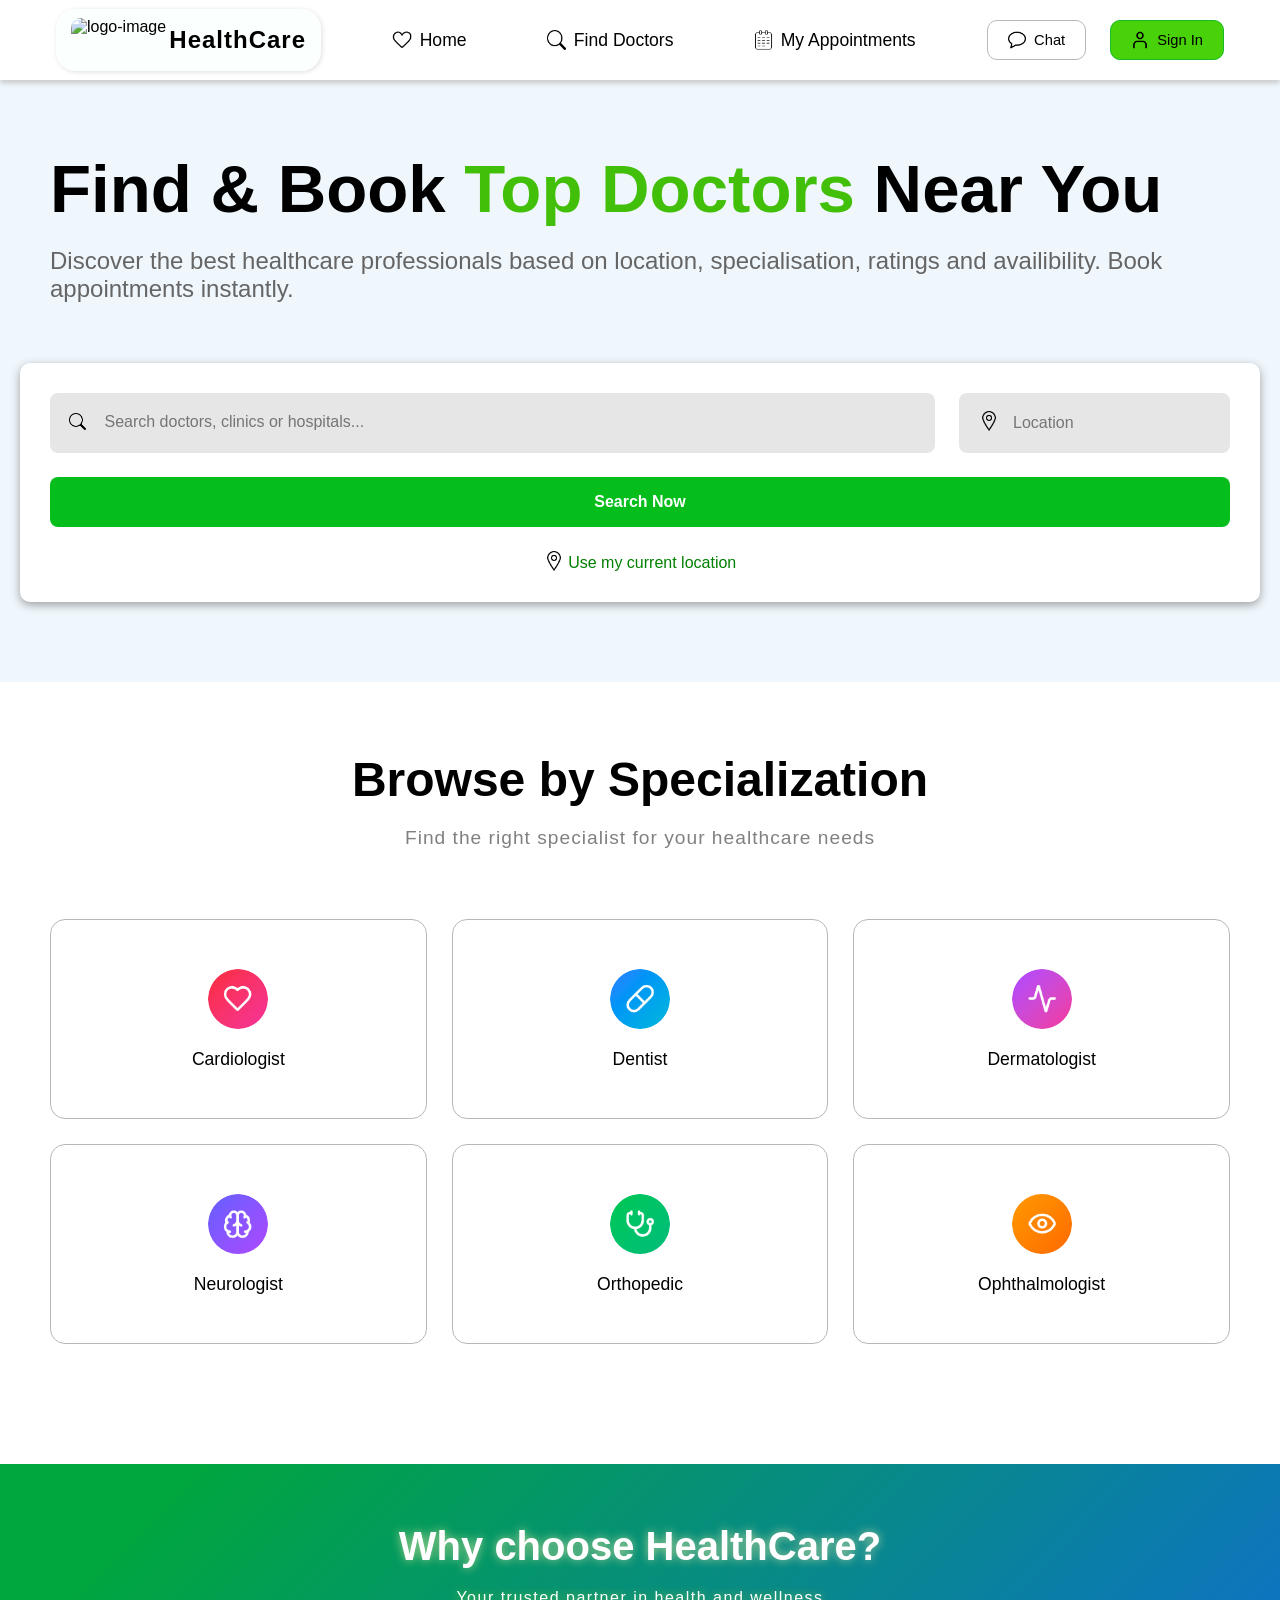
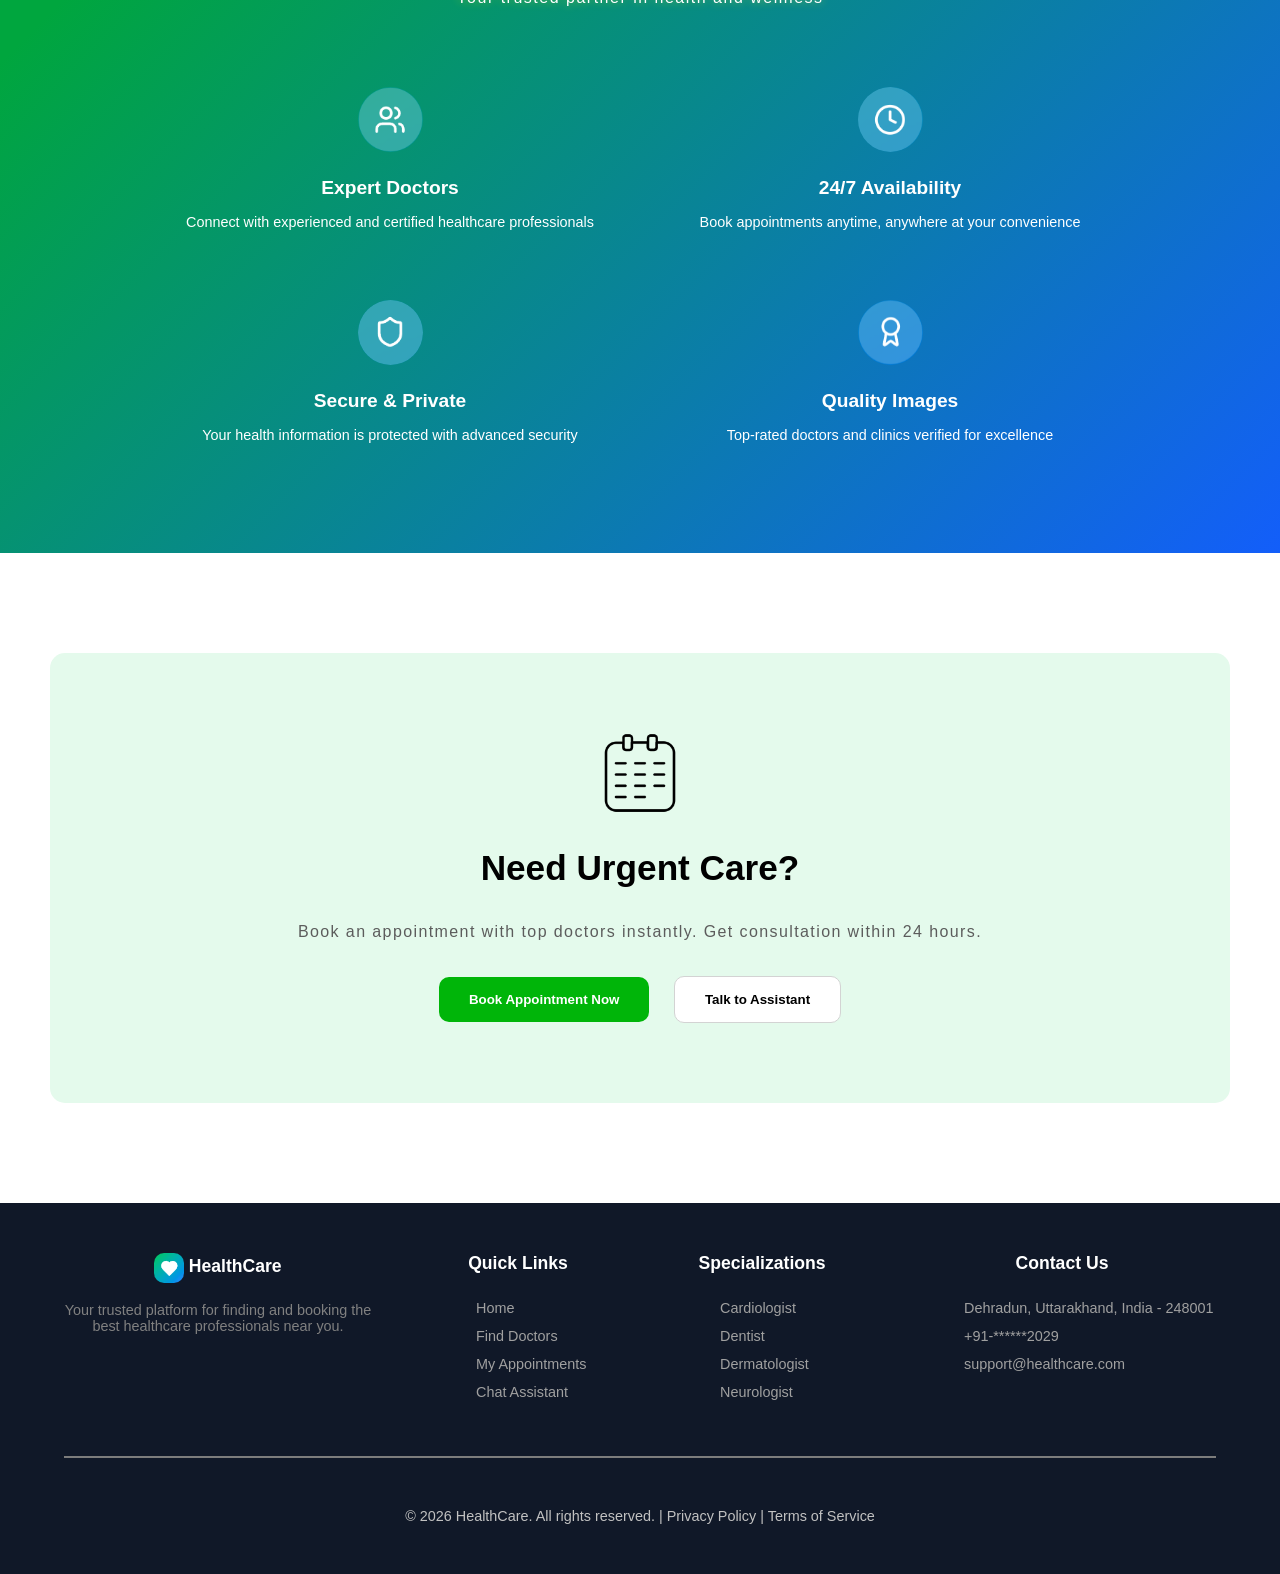
==== HTML/index.html @ d7ecbd6a "Added already existing folders" ====
<!DOCTYPE html>
<html lang="en">

<head>
    <meta charset="UTF-8">
    <meta name="viewport" content="width=device-width, initial-scale=1.0">
    <title>Document</title>
    <link rel="stylesheet" href="../CSS/style.css">
</head>

<body>
    <header>
        <div class="header-left">
            <a class="HealthCare" href="../HTML/index.html">
                <img class="icons" src="../RESOURCES/Images/logo.png" alt="logo-image" />
                <p>HealthCare</p>
            </a>
        </div>

        <nav class="navbar">
            <ul class="navlist">
                <li>
                    <a class="navlist-items" href="">
                        <img class="icons" src="../Resources/Icons/heart.png" alt="">
                        <p>Home</p>
                    </a>
                </li>
                <li>
                    <a class="navlist-items" href="">
                        <img class="icons" src="../Resources/Icons/search.png" alt="">
                        <p>Find Doctors</p>
                    </a>
                </li>
                <li>
                    <a class="navlist-items" href="">
                        <img class="icons" src="../Resources/Icons/calender.png" alt="">
                        <p>My Appointments</p>
                    </a>
                </li>
            </ul>
        </nav>

        <div class="header-right">
            <button class="chat-button">
                <img class="icons" src="../Resources/Icons/chat.png" alt="">
                Chat
            </button>
            <button class="signIn-button">
                <img class="icons" src="../Resources/Icons/profile.png" alt="">
                Sign In
            </button>
        </div>
    </header>

    <div class="find-doctors">
        <h2>Find & Book <span>Top Doctors</span> Near You</h2>
        <p>Discover the best healthcare professionals based on location, specialisation, ratings and availibility. Book
            appointments instantly.</p>

        <div class="search-doctor">
            <div class="input-location">
                <div class="search-bar">
                    <img class="icons" src="../Resources/Icons/search.png" alt="">
                    <input type="search" placeholder="Search doctors, clinics or hospitals...">
                </div>
                <div class="location-bar">
                    <img src="../Resources/Icons/location.png" alt="" class="icons">
                    <input type="text" placeholder="Location">
                </div>
            </div>
            <div class="search-now">
                <button>Search Now</button>
            </div>
            <div class="current-location">
                <img class="icons" src="../Resources/Icons/location.png" alt="">
                <a href="">
                    Use my current location
                </a>
            </div>

        </div>
    </div>

    <div class="browseBySpecialization">
        <h2>Browse by Specialization</h2>
        <p>Find the right specialist for your healthcare needs</p>
        <div class="specializationGrid">
            <div class="specializationCategory">
                <img class="icons" src="../Resources/Images/cardiologist.png" alt="">
                <p>Cardiologist</p>
            </div>
            <div class="specializationCategory">
                <img class="icons" src="../Resources/Images/dentist.png" alt="">
                <p>Dentist</p>
            </div>
            <div class="specializationCategory">
                <img class="icons" src="../Resources/Images/dermatologist.png" alt="">
                <p>Dermatologist</p>
            </div>
            <div class="specializationCategory">
                <img class="icons" src="../Resources/Images/neurologist.png" alt="">
                <p>Neurologist</p>
            </div>
            <div class="specializationCategory">
                <img class="icons" src="../Resources/Images/orthopedic.png" alt="">
                <p>Orthopedic</p>
            </div>
            <div class="specializationCategory">
                <img class="icons" src="../Resources/Images/ophthalmologist.png" alt="">
                <p>Ophthalmologist</p>
            </div>
        </div>
    </div>

    <div class="chooseHealthcare">
        <h2>Why choose HealthCare?</h2>
        <p>Your trusted partner in health and wellness</p>
        <div class="choosingReasons">
            <div>
                <img src="../Resources/Images/expert.png" alt="">
                <h4>Expert Doctors</h4>
                <p>Connect with experienced and certified healthcare professionals</p>
            </div>
            <div>
                <img src="../Resources/Images/available.png" alt="">
                <h4>24/7 Availability</h4>
                <p>Book appointments anytime, anywhere at your convenience</p>
            </div>
            <div>
                <img src="../Resources/Images/secure.png" alt="">
                <h4>Secure & Private</h4>
                <p>Your health information is protected with advanced security</p>
            </div>
            <div>
                <img src="../Resources/Images/quality.png" alt="">
                <h4>Quality Images</h4>
                <p>Top-rated doctors and clinics verified for excellence</p>
            </div>
        </div>
    </div>

    <div class="urgentCare">
        <img src="../Resources/Icons/calender.png" alt="">
        <h3>Need Urgent Care?</h3>
        <p>Book an appointment with top doctors instantly. Get consultation within 24 hours.</p>
        <div>
            <button>Book Appointment Now</button>
            <button>Talk to Assistant</button>
        </div>
    </div>

    <footer>
        <div class="upper-header">
            <div>
                <img src="../Resources/Images/logo.png" alt="" class="icons">
                <h4>HealthCare</h4>
                <p>Your trusted platform for finding and booking the best healthcare professionals near you.</p>
            </div>
            <div>
                <h4>Quick Links</h4>
                <ul>
                    <li><a href="">Home</a></li>
                    <li><a href="">Find Doctors</a></li>
                    <li><a href="">My Appointments</a></li>
                    <li><a href="">Chat Assistant</a></li>
                </ul>
            </div>
            <div>
                <h4>Specializations</h4>
                <ul>
                    <li><a href="">Cardiologist</a></li>
                    <li><a href="">Dentist</a></li>
                    <li><a href="">Dermatologist</a></li>
                    <li><a href="">Neurologist</a></li>
                </ul>
            </div>
            <div>
                <h4>Contact Us</h4>
                <ul>
                    <li><a href="">Dehradun, Uttarakhand, India - 248001</a></li>
                    <li><a href="">+91-******2029</a></li>
                    <li><a href="">support@healthcare.com</a></li>
                </ul>
            </div>
        </div>
        <hr>
        <div>
            <p>&copy 2026 HealthCare. All rights reserved. | Privacy Policy | Terms of Service</p>
        </div>
    </footer>
</body>

</html>
---- CSS/style.css ----
*,
::after,
::before {
	padding: 0;
	margin: 0;
	box-sizing: border-box;
}

body {
	font-family: Arial, sans-serif;
	background-color: white;
	font-family: "Nunito Sans", Arial, Helvetica, sans-serif;
	padding-top: 80px;
}

/* HEADER OF THE PAGE */

.icons {
	width: 20px;
}

header {
	height: 80px;
	padding: 0 3.5rem;
	background-color: white;
	box-shadow: 0 3px 5px rgb(200, 200, 200);

	display: flex;
	flex-wrap: wrap;
	align-items: center;
	justify-content: space-between;

	position: fixed;
	top: 0;
	left: 0;
	right: 0;
	z-index: 1000;
}

.header-left {
	height: 90%;
	border-radius: 10px;
	padding: 5px 0;
}

.HealthCare {
	height: 100%;
	text-decoration: none;
	color: black;
	border-radius: 20px;
	padding: 0 15px;
	background-color: rgba(249, 255, 253, 0.642);
	box-shadow: 1px 1px 5px rgb(223, 223, 223);
	transition: background-color 0.15s;

	display: flex;
	flex-wrap: wrap;
	align-items: center;
	gap: 0.2rem;
}

.HealthCare:hover {
	background-color: rgb(240, 255, 240);
}

.HealthCare img {
	height: 70%;
	width: auto;
	background-color: transparent;
	border-radius: 10px;
}

.HealthCare p {
	font-size: 1.5rem;
	font-weight: 600;
	letter-spacing: 1px;
}

.navbar {
	height: 100%;
}

.navlist {
	height: 100%;
	list-style-type: none;
	display: flex;
	flex-wrap: wrap;
	align-items: center;
	justify-content: space-between;
}

.navlist li {
	display: flex;
	flex-wrap: wrap;
}

.navlist-items {
	padding: 1.5rem 2.5rem;
	text-decoration: none;
	font-size: 1.1rem;
	color: black;
	border-radius: 20px;
	font-weight: 500;
	transition: background-color 0.15s;

	display: flex;
	align-items: center;
	gap: 0.5rem;
}

.navlist-items:hover {
	background-color: rgb(240, 255, 240);
}

.navlist-items img {
	width: 1.2rem;
}

.header-right {
	height: 100%;
	display: flex;
	flex-wrap: wrap;
	align-items: center;
	gap: 1.5rem;
}

.header-right button {
	padding: 10px 20px;
	border-radius: 10px;
	font-size: 0.92rem;
	font-weight: 500;

	display: flex;
	align-items: center;
	gap: 0.5rem;
	cursor: pointer;
}

.header-right button img {
	width: 18px;
}

.chat-button {
	background-color: white;
	color: black;
	border: 1px solid rgb(185, 185, 185);
	transition: background-color 0.15s;
}

.chat-button:hover {
	background-color: rgba(237, 237, 237, 0.76);
}

.signIn-button {
	background-color: rgb(73, 210, 9);
	color: black;
	border: 1px solid rgb(20, 189, 37);
	transition: background-color 0.15s;
}

.signIn-button:hover {
	background-color: rgba(0, 189, 13, 0.947);
}

.find-doctors {
	background-color: rgb(239, 247, 253);
	padding: 40px 0;
}

.find-doctors h2 {
	font-size: 4.2rem;
	padding: 30px 50px 0;
}

.find-doctors span {
	color: rgb(66, 191, 8);
}

.find-doctors p {
	font-size: 1.5rem;
	padding: 20px 50px;
	color: rgb(101, 101, 101);
}

.search-doctor {
	padding: 30px;
	margin: 40px 20px;
	background-color: white;
	border-radius: 10px;
	box-shadow: 0 3px 10px rgb(158, 158, 158);
	display: flex;
	flex-direction: column;
	gap: 1.5rem;
}

.input-location {
	display: flex;
	align-items: center;
	justify-content: space-between;
}

.search-bar {
	width: 75%;
	height: 60px;
	padding: 10px;
	border-radius: 8px;
	background-color: rgb(230, 230, 230);
	display: inline-block;
}

.search-bar input {
	border: none;
	background-color: transparent;
	width: 60%;
	padding: 10px 5px;
	font-size: 1rem;
}

.search-bar input:focus {
	outline: none;
}

.search-bar img {
	width: 35px;
	vertical-align: text-top;
	padding: 0 9px;
	cursor: pointer;
}

.location-bar {
	display: inline-block;
	width: 23%;
	background-color: rgb(230, 230, 230);
	border-radius: 8px;
}

.location-bar input {
	width: 60%;
	height: 60px;
	padding: 10px 20px 10px 0;
	border: none;
	border-radius: 8px;
	background-color: transparent;
	text-align: left;
	font-size: 1rem;
}

.location-bar input:focus {
	outline: none;
}

.location-bar img {
	width: 50px;
	vertical-align: text-bottom;
	padding: 0 10px 0 20px;
	cursor: pointer;
}

.search-now {
	width: 100%;
	height: 50px;
}

.search-now button {
	width: 100%;
	height: 100%;
	background-color: rgb(5, 190, 27);
	color: white;
	border: none;
	border-radius: 8px;
	font-size: 1rem;
	font-weight: bold;
	cursor: pointer;
	transition: background-color 0.15s;
}

.search-now button:hover {
	background-color: rgb(2, 169, 13);
}

.current-location {
	width: 100%;
	text-align: center;
}

.current-location img {
	cursor: pointer;
	vertical-align: text-bottom;
}

.current-location a {
	text-decoration: none;
	color: green;
}

.browseBySpecialization {
	padding: 70px 50px;
}

.browseBySpecialization h2 {
	font-size: 3rem;
	text-align: center;
	color: black;
}

.browseBySpecialization > p {
	text-align: center;
	font-size: 1.2rem;
	letter-spacing: 1px;
	color: gray;
	padding: 20px 0;
}

.specializationGrid {
	padding: 50px 0;
	display: grid;
	grid-template-columns: 1fr 1fr 1fr;
	gap: 25px;
}

.specializationCategory {
	border: 1px solid rgb(183, 183, 183);
	height: 200px;
	border-radius: 15px;
	padding: 30px;
	display: flex;
	flex-direction: column;
	gap: 20px;
	align-items: center;
	justify-content: center;
	color: black;
	transition: transform 0.3s, box-shadow 0.15s, color 0.15s;
}

.specializationCategory:hover {
	transform: scale(1.01);
	color: rgb(7, 142, 45);
	box-shadow: 0 5px 10px rgb(134, 134, 134);
	cursor: pointer;
}

.specializationCategory img {
	width: 60px;
	border-radius: 50%;
}

.specializationCategory p {
	font-size: 1.1rem;
}

.chooseHealthcare {
	padding: 50px;
	background: linear-gradient(135deg, rgb(0, 166, 62) 10%, rgb(19, 94, 250));
	text-align: center;
	color: white;
	margin-bottom: 50px;
}

.chooseHealthcare h2 {
	padding: 10px;
	font-size: 2.5rem;
	text-shadow: 0 0 10px rgba(232, 232, 161, 0.748);
}

.chooseHealthcare > p {
	letter-spacing: 1.5px;
	padding: 10px;
	text-shadow: 0 0 10px rgba(255, 255, 0, 0.476);
}

.choosingReasons {
	display: grid;
	grid-template-columns: 1fr 1fr;
	gap: 20px;
	padding: 40px 100px;
}

.choosingReasons div {
	display: flex;
	flex-direction: column;
	align-items: center;
	justify-content: center;
	gap: 15px;
	padding: 20px 30px;
}

.choosingReasons div img {
	border-radius: 50%;
	width: 65px;
	padding: 10px 0;
}

.choosingReasons div h4 {
	font-size: 1.2rem;
}

.choosingReasons div p {
	font-size: 0.9rem;
}

.urgentCare {
	margin: 100px 50px;
	padding: 80px;
	border-radius: 15px;
	background-color: rgb(228, 250, 236);

	display: flex;
	flex-direction: column;
	align-items: center;
	justify-content: center;
	gap: 35px;
}

.urgentCare img {
	width: 80px;
}

.urgentCare h3 {
	font-size: 2.2rem;
}

.urgentCare p {
	letter-spacing: 1.4px;
	color: rgb(92, 92, 92);
}

.urgentCare div button {
	padding: 15px 30px;
	border: 1px solid rgb(211, 211, 211);
	border-radius: 10px;
	margin: 0 10px;
	background-color: white;
	font-weight: bold;
	transition: background-color 0.15s;
}

.urgentCare div button:hover {
	cursor: pointer;
	background-color: rgba(236, 236, 236, 0.517);
}

.urgentCare div button:first-child {
	background-color: rgb(0, 181, 9);
	color: white;
	border: none;
}

.urgentCare div button:first-child:hover {
	background-color: rgb(51, 160, 0);
}

footer {
	background-color: rgb(16, 24, 40);
	color: white;
}

.upper-header {
	padding: 50px;
	display: grid;
	grid-template-columns: 1.5fr 1fr 1fr 1.5fr;
	column-gap: 20px;

}

.upper-header div{
	text-align: center;
}

.upper-header div img {
	width: 30px;
	border-radius: 10px;
	vertical-align: middle;
}

.upper-header div h4 {
	padding-bottom: 20px;
	font-size: 1.1rem;
	font-weight: 600;
	display: inline-block;
}

.upper-header div ul li {
	list-style-type: none;
	padding: 5px 0 5px 70px;
	text-align: left;
}

.upper-header div ul li a {
	color: rgb(160, 160, 160);
	font-size: 0.9rem;
	text-decoration: none;
}

.upper-header div ul li a:hover {
	color: white;
	cursor: pointer;
}

.upper-header div p {
	color: gray;
	font-size: 0.9rem;
	padding: 5px 0;
}

footer hr {
	width: 90%;
	margin: 0 auto;
	border: 1px solid rgb(124, 124, 124);
}

footer > div:last-child {
	padding: 50px;
}

footer > div:last-child p {
	color: rgb(193, 193, 193);
	font-size: 0.9rem;
	text-align: center;
}
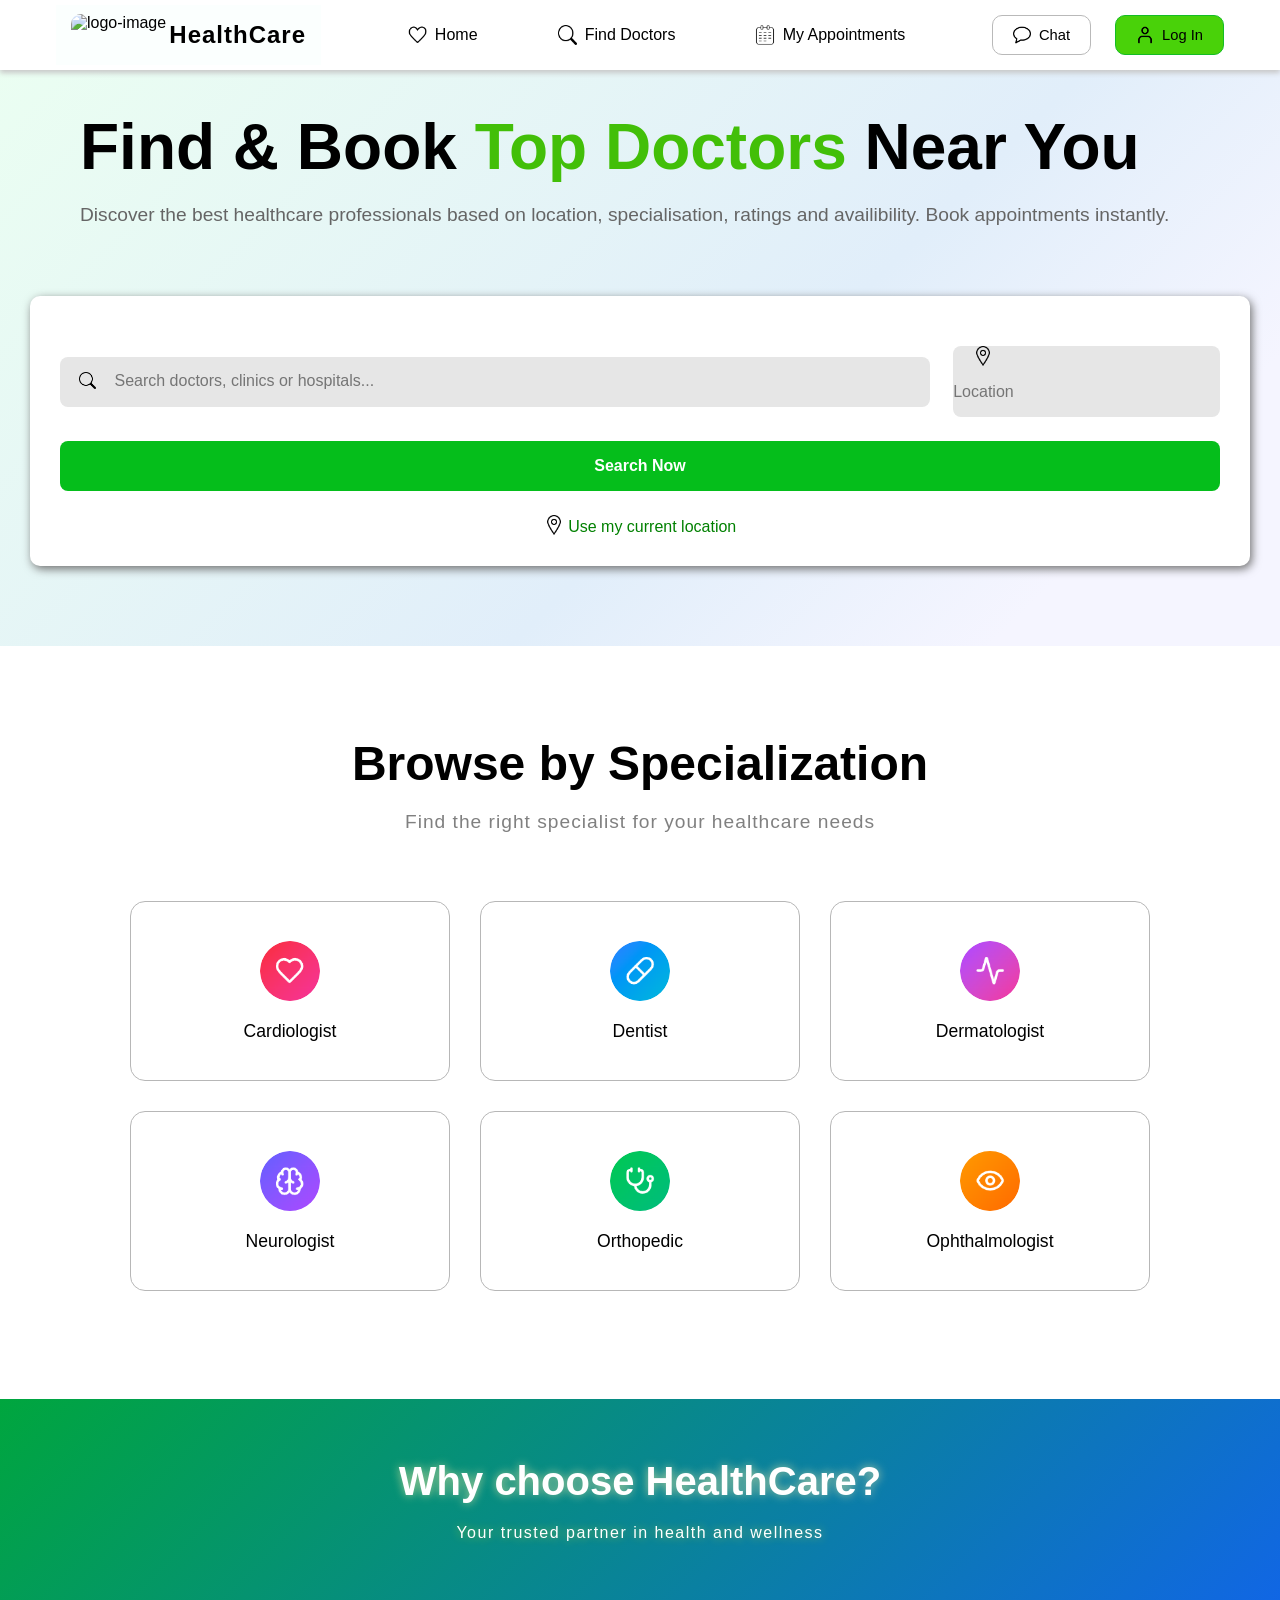
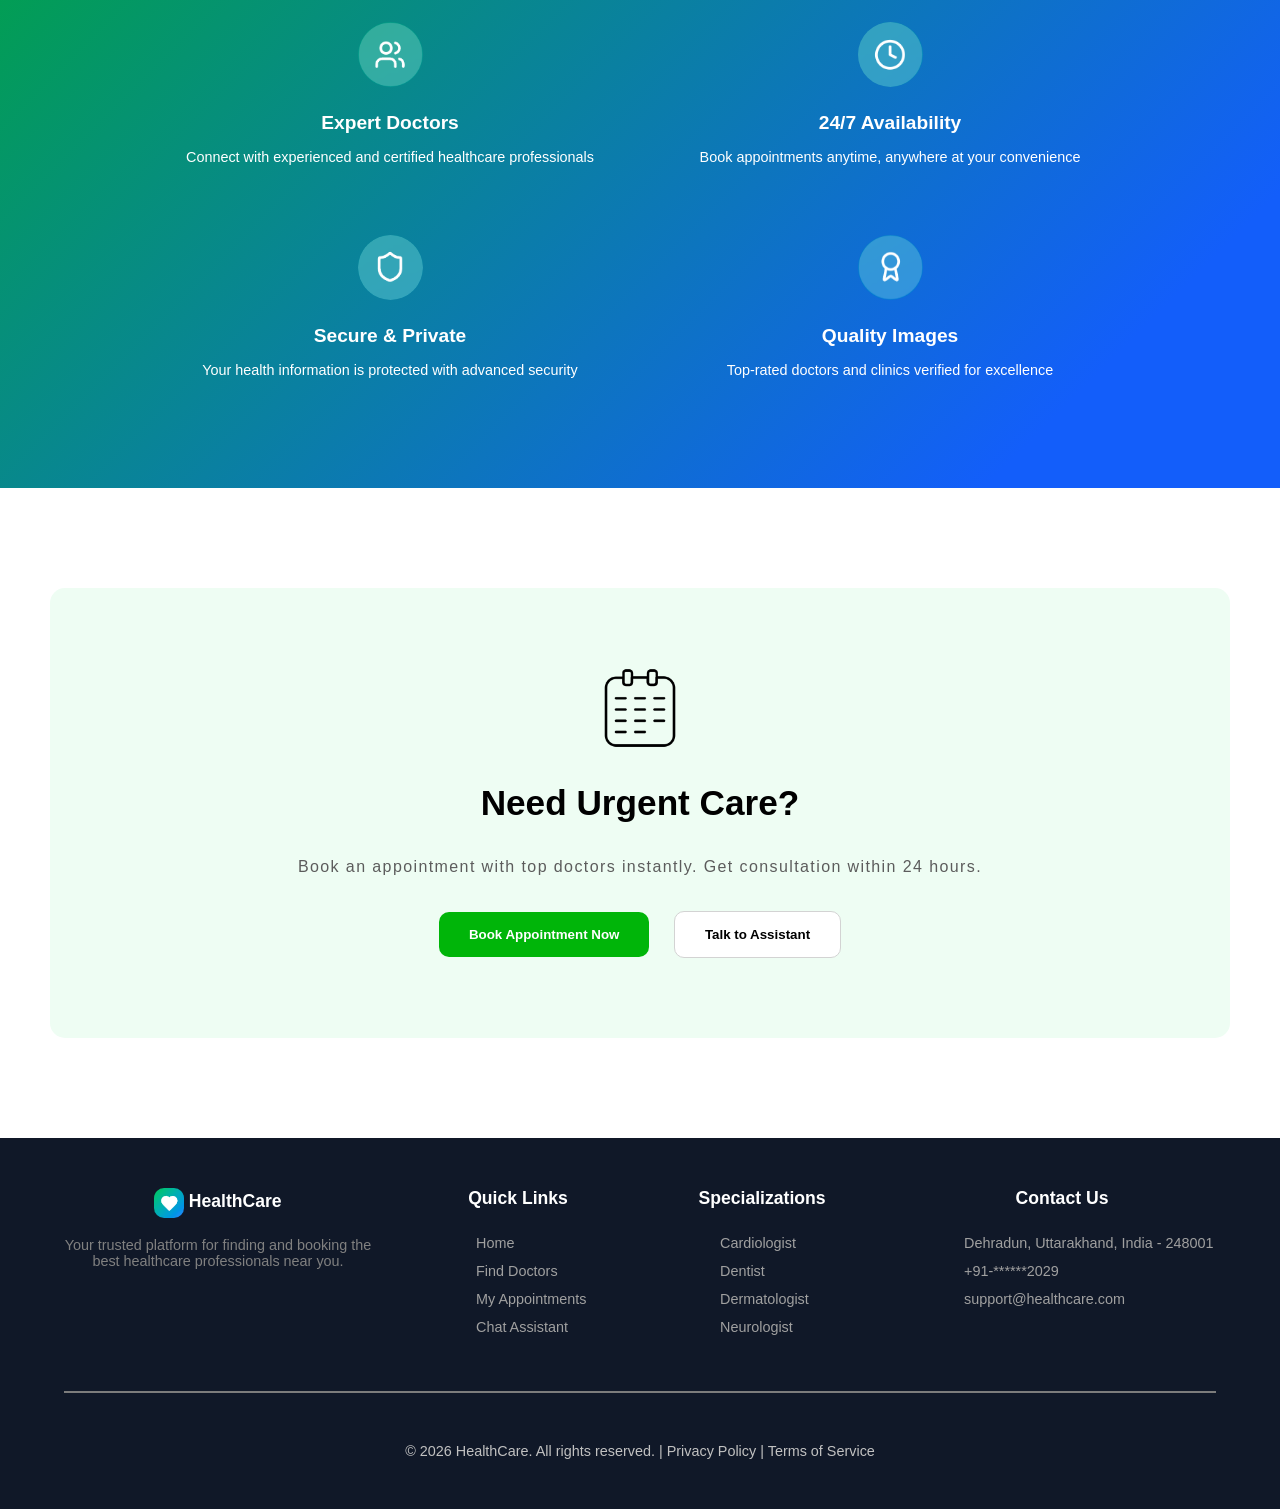
==== commit ea598d8e: "Added Signup and Login Pages" ====
--- a/HTML/index.html
+++ b/HTML/index.html
@@ -1,193 +1,205 @@
-<!DOCTYPE html>
+<!doctype html>
 <html lang="en">
 
 <head>
-    <meta charset="UTF-8">
-    <meta name="viewport" content="width=device-width, initial-scale=1.0">
-    <title>Document</title>
-    <link rel="stylesheet" href="../CSS/style.css">
+	<meta charset="UTF-8" />
+	<meta name="viewport" content="width=device-width, initial-scale=1.0" />
+	<title>Document</title>
+	<link rel="stylesheet" href="../CSS/style.css" />
 </head>
 
 <body>
-    <header>
-        <div class="header-left">
-            <a class="HealthCare" href="../HTML/index.html">
-                <img class="icons" src="../RESOURCES/Images/logo.png" alt="logo-image" />
-                <p>HealthCare</p>
-            </a>
-        </div>
-
-        <nav class="navbar">
-            <ul class="navlist">
-                <li>
-                    <a class="navlist-items" href="">
-                        <img class="icons" src="../Resources/Icons/heart.png" alt="">
-                        <p>Home</p>
-                    </a>
-                </li>
-                <li>
-                    <a class="navlist-items" href="">
-                        <img class="icons" src="../Resources/Icons/search.png" alt="">
-                        <p>Find Doctors</p>
-                    </a>
-                </li>
-                <li>
-                    <a class="navlist-items" href="">
-                        <img class="icons" src="../Resources/Icons/calender.png" alt="">
-                        <p>My Appointments</p>
-                    </a>
-                </li>
-            </ul>
-        </nav>
-
-        <div class="header-right">
-            <button class="chat-button">
-                <img class="icons" src="../Resources/Icons/chat.png" alt="">
-                Chat
-            </button>
-            <button class="signIn-button">
-                <img class="icons" src="../Resources/Icons/profile.png" alt="">
-                Sign In
-            </button>
-        </div>
-    </header>
-
-    <div class="find-doctors">
-        <h2>Find & Book <span>Top Doctors</span> Near You</h2>
-        <p>Discover the best healthcare professionals based on location, specialisation, ratings and availibility. Book
-            appointments instantly.</p>
-
-        <div class="search-doctor">
-            <div class="input-location">
-                <div class="search-bar">
-                    <img class="icons" src="../Resources/Icons/search.png" alt="">
-                    <input type="search" placeholder="Search doctors, clinics or hospitals...">
-                </div>
-                <div class="location-bar">
-                    <img src="../Resources/Icons/location.png" alt="" class="icons">
-                    <input type="text" placeholder="Location">
-                </div>
-            </div>
-            <div class="search-now">
-                <button>Search Now</button>
-            </div>
-            <div class="current-location">
-                <img class="icons" src="../Resources/Icons/location.png" alt="">
-                <a href="">
-                    Use my current location
-                </a>
-            </div>
-
-        </div>
-    </div>
-
-    <div class="browseBySpecialization">
-        <h2>Browse by Specialization</h2>
-        <p>Find the right specialist for your healthcare needs</p>
-        <div class="specializationGrid">
-            <div class="specializationCategory">
-                <img class="icons" src="../Resources/Images/cardiologist.png" alt="">
-                <p>Cardiologist</p>
-            </div>
-            <div class="specializationCategory">
-                <img class="icons" src="../Resources/Images/dentist.png" alt="">
-                <p>Dentist</p>
-            </div>
-            <div class="specializationCategory">
-                <img class="icons" src="../Resources/Images/dermatologist.png" alt="">
-                <p>Dermatologist</p>
-            </div>
-            <div class="specializationCategory">
-                <img class="icons" src="../Resources/Images/neurologist.png" alt="">
-                <p>Neurologist</p>
-            </div>
-            <div class="specializationCategory">
-                <img class="icons" src="../Resources/Images/orthopedic.png" alt="">
-                <p>Orthopedic</p>
-            </div>
-            <div class="specializationCategory">
-                <img class="icons" src="../Resources/Images/ophthalmologist.png" alt="">
-                <p>Ophthalmologist</p>
-            </div>
-        </div>
-    </div>
-
-    <div class="chooseHealthcare">
-        <h2>Why choose HealthCare?</h2>
-        <p>Your trusted partner in health and wellness</p>
-        <div class="choosingReasons">
-            <div>
-                <img src="../Resources/Images/expert.png" alt="">
-                <h4>Expert Doctors</h4>
-                <p>Connect with experienced and certified healthcare professionals</p>
-            </div>
-            <div>
-                <img src="../Resources/Images/available.png" alt="">
-                <h4>24/7 Availability</h4>
-                <p>Book appointments anytime, anywhere at your convenience</p>
-            </div>
-            <div>
-                <img src="../Resources/Images/secure.png" alt="">
-                <h4>Secure & Private</h4>
-                <p>Your health information is protected with advanced security</p>
-            </div>
-            <div>
-                <img src="../Resources/Images/quality.png" alt="">
-                <h4>Quality Images</h4>
-                <p>Top-rated doctors and clinics verified for excellence</p>
-            </div>
-        </div>
-    </div>
-
-    <div class="urgentCare">
-        <img src="../Resources/Icons/calender.png" alt="">
-        <h3>Need Urgent Care?</h3>
-        <p>Book an appointment with top doctors instantly. Get consultation within 24 hours.</p>
-        <div>
-            <button>Book Appointment Now</button>
-            <button>Talk to Assistant</button>
-        </div>
-    </div>
-
-    <footer>
-        <div class="upper-header">
-            <div>
-                <img src="../Resources/Images/logo.png" alt="" class="icons">
-                <h4>HealthCare</h4>
-                <p>Your trusted platform for finding and booking the best healthcare professionals near you.</p>
-            </div>
-            <div>
-                <h4>Quick Links</h4>
-                <ul>
-                    <li><a href="">Home</a></li>
-                    <li><a href="">Find Doctors</a></li>
-                    <li><a href="">My Appointments</a></li>
-                    <li><a href="">Chat Assistant</a></li>
-                </ul>
-            </div>
-            <div>
-                <h4>Specializations</h4>
-                <ul>
-                    <li><a href="">Cardiologist</a></li>
-                    <li><a href="">Dentist</a></li>
-                    <li><a href="">Dermatologist</a></li>
-                    <li><a href="">Neurologist</a></li>
-                </ul>
-            </div>
-            <div>
-                <h4>Contact Us</h4>
-                <ul>
-                    <li><a href="">Dehradun, Uttarakhand, India - 248001</a></li>
-                    <li><a href="">+91-******2029</a></li>
-                    <li><a href="">support@healthcare.com</a></li>
-                </ul>
-            </div>
-        </div>
-        <hr>
-        <div>
-            <p>&copy 2026 HealthCare. All rights reserved. | Privacy Policy | Terms of Service</p>
-        </div>
-    </footer>
+	<nav class="navbar">
+		<div class="navigation-bar-logo">
+			<a class="HealthCare" href="../HTML/index.html">
+				<img class="icons" src="../RESOURCES/Images/logo.png" alt="logo-image" />
+				<p>HealthCare</p>
+			</a>
+		</div>
+
+		<div class="navigation-bar">
+			<ul class="navlist">
+				<li>
+					<a class="navlist-items" href="#home">
+						<img class="icons" src="../Resources/Icons/heart.png" alt="" />
+						<p>Home</p>
+					</a>
+				</li>
+				<li>
+					<a class="navlist-items" href="#findDoctors">
+						<img class="icons" src="../Resources/Icons/search.png" alt="" />
+						<p>Find Doctors</p>
+					</a>
+				</li>
+				<li>
+					<a class="navlist-items" href="">
+						<img class="icons" src="../Resources/Icons/calender.png" alt="" />
+						<p>My Appointments</p>
+					</a>
+				</li>
+			</ul>
+		</div>
+
+		<div class="navbarButtons">
+			<button class="chat-button">
+				<img class="icons" src="../Resources/Icons/chat.png" alt="" />
+				Chat
+			</button>
+			<a href="../HTML/logIn.html">
+				<button class="logInButton">
+					<img class="icons" src="../Resources/Icons/profile.png" alt="" />
+					Log In
+				</button>
+			</a>
+		</div>
+	</nav>
+
+	<div class="heroSection" id="home">
+		<h2>Find & Book <span>Top Doctors</span> Near You</h2>
+		<p>
+			Discover the best healthcare professionals based on location,
+			specialisation, ratings and availibility. Book appointments instantly.
+		</p>
+
+		<div class="search-doctor">
+			<div class="input-location">
+				<div class="search-bar">
+					<img class="icons" src="../Resources/Icons/search.png" alt="" />
+					<input type="search" placeholder="Search doctors, clinics or hospitals..." />
+				</div>
+				<div class="location-bar">
+					<img src="../Resources/Icons/location.png" alt="" class="icons" />
+					<input type="text" placeholder="Location" />
+				</div>
+			</div>
+			<div class="search-now">
+				<button>Search Now</button>
+			</div>
+			<div class="current-location">
+				<img class="icons" src="../Resources/Icons/location.png" alt="" />
+				<a href=""> Use my current location </a>
+			</div>
+		</div>
+	</div>
+
+	<div class="browseBySpecialization" id="findDoctors">
+		<h2>Browse by Specialization</h2>
+		<p>Find the right specialist for your healthcare needs</p>
+		<div class="specializationGrid">
+			<div class="specializationCategory">
+				<img class="icons" src="../Resources/Images/cardiologist.png" alt="" />
+				<p>Cardiologist</p>
+			</div>
+			<div class="specializationCategory">
+				<img class="icons" src="../Resources/Images/dentist.png" alt="" />
+				<p>Dentist</p>
+			</div>
+			<div class="specializationCategory">
+				<img class="icons" src="../Resources/Images/dermatologist.png" alt="" />
+				<p>Dermatologist</p>
+			</div>
+			<div class="specializationCategory">
+				<img class="icons" src="../Resources/Images/neurologist.png" alt="" />
+				<p>Neurologist</p>
+			</div>
+			<div class="specializationCategory">
+				<img class="icons" src="../Resources/Images/orthopedic.png" alt="" />
+				<p>Orthopedic</p>
+			</div>
+			<div class="specializationCategory">
+				<img class="icons" src="../Resources/Images/ophthalmologist.png" alt="" />
+				<p>Ophthalmologist</p>
+			</div>
+		</div>
+	</div>
+
+	<div class="chooseHealthcare">
+		<h2>Why choose HealthCare?</h2>
+		<p>Your trusted partner in health and wellness</p>
+		<div class="choosingReasons">
+			<div>
+				<img src="../Resources/Images/expert.png" alt="" />
+				<h4>Expert Doctors</h4>
+				<p>Connect with experienced and certified healthcare professionals</p>
+			</div>
+			<div>
+				<img src="../Resources/Images/available.png" alt="" />
+				<h4>24/7 Availability</h4>
+				<p>Book appointments anytime, anywhere at your convenience</p>
+			</div>
+			<div>
+				<img src="../Resources/Images/secure.png" alt="" />
+				<h4>Secure & Private</h4>
+				<p>Your health information is protected with advanced security</p>
+			</div>
+			<div>
+				<img src="../Resources/Images/quality.png" alt="" />
+				<h4>Quality Images</h4>
+				<p>Top-rated doctors and clinics verified for excellence</p>
+			</div>
+		</div>
+	</div>
+
+	<div class="urgentCare">
+		<img src="../Resources/Icons/calender.png" alt="" />
+		<h3>Need Urgent Care?</h3>
+		<p>
+			Book an appointment with top doctors instantly. Get consultation within
+			24 hours.
+		</p>
+		<div>
+			<button>Book Appointment Now</button>
+			<button>Talk to Assistant</button>
+		</div>
+	</div>
+
+	<footer>
+		<div class="upper-header">
+			<div>
+				<img src="../Resources/Images/logo.png" alt="" class="icons" />
+				<h4>HealthCare</h4>
+				<p>
+					Your trusted platform for finding and booking the best healthcare
+					professionals near you.
+				</p>
+			</div>
+			<div>
+				<h4>Quick Links</h4>
+				<ul>
+					<li><a href="">Home</a></li>
+					<li><a href="">Find Doctors</a></li>
+					<li><a href="">My Appointments</a></li>
+					<li><a href="">Chat Assistant</a></li>
+				</ul>
+			</div>
+			<div>
+				<h4>Specializations</h4>
+				<ul>
+					<li><a href="">Cardiologist</a></li>
+					<li><a href="">Dentist</a></li>
+					<li><a href="">Dermatologist</a></li>
+					<li><a href="">Neurologist</a></li>
+				</ul>
+			</div>
+			<div>
+				<h4>Contact Us</h4>
+				<ul>
+					<li>
+						<a href="">Dehradun, Uttarakhand, India - 248001</a>
+					</li>
+					<li><a href="">+91-******2029</a></li>
+					<li><a href="">support@healthcare.com</a></li>
+				</ul>
+			</div>
+		</div>
+		<hr />
+		<div>
+			<p>
+				&copy 2026 HealthCare. All rights reserved. | Privacy Policy | Terms
+				of Service
+			</p>
+		</div>
+	</footer>
 </body>
 
 </html>
--- a/CSS/style.css
+++ b/CSS/style.css
@@ -10,7 +10,10 @@
 	font-family: Arial, sans-serif;
 	background-color: white;
 	font-family: "Nunito Sans", Arial, Helvetica, sans-serif;
-	padding-top: 80px;
+}
+
+html {
+	scroll-behavior: smooth;
 }
 
 /* HEADER OF THE PAGE */
@@ -19,8 +22,8 @@
 	width: 20px;
 }
 
-header {
-	height: 80px;
+.navbar {
+	height: 70px;
 	padding: 0 3.5rem;
 	background-color: white;
 	box-shadow: 0 3px 5px rgb(200, 200, 200);
@@ -37,30 +40,28 @@
 	z-index: 1000;
 }
 
-.header-left {
-	height: 90%;
-	border-radius: 10px;
+.navigation-bar-logo {
+	height: 100%;
+	border-radius: 20px;
 	padding: 5px 0;
+	transition: background-color 0.15s;
+}
+
+.navigation-bar-logo:hover {
+	background-color: rgb(229, 255, 229);
 }
 
 .HealthCare {
 	height: 100%;
 	text-decoration: none;
 	color: black;
-	border-radius: 20px;
 	padding: 0 15px;
 	background-color: rgba(249, 255, 253, 0.642);
-	box-shadow: 1px 1px 5px rgb(223, 223, 223);
-	transition: background-color 0.15s;
 
 	display: flex;
 	flex-wrap: wrap;
 	align-items: center;
 	gap: 0.2rem;
-}
-
-.HealthCare:hover {
-	background-color: rgb(240, 255, 240);
 }
 
 .HealthCare img {
@@ -76,7 +77,7 @@
 	letter-spacing: 1px;
 }
 
-.navbar {
+.navigation-bar {
 	height: 100%;
 }
 
@@ -97,7 +98,7 @@
 .navlist-items {
 	padding: 1.5rem 2.5rem;
 	text-decoration: none;
-	font-size: 1.1rem;
+	font-size: 1rem;
 	color: black;
 	border-radius: 20px;
 	font-weight: 500;
@@ -116,7 +117,7 @@
 	width: 1.2rem;
 }
 
-.header-right {
+.navbarButtons {
 	height: 100%;
 	display: flex;
 	flex-wrap: wrap;
@@ -124,7 +125,11 @@
 	gap: 1.5rem;
 }
 
-.header-right button {
+.navbarButtons a {
+	text-decoration: none;
+}
+
+.navbarButtons button {
 	padding: 10px 20px;
 	border-radius: 10px;
 	font-size: 0.92rem;
@@ -136,7 +141,7 @@
 	cursor: pointer;
 }
 
-.header-right button img {
+.navbarButtons button img {
 	width: 18px;
 }
 
@@ -151,43 +156,48 @@
 	background-color: rgba(237, 237, 237, 0.76);
 }
 
-.signIn-button {
+.logInButton {
 	background-color: rgb(73, 210, 9);
 	color: black;
 	border: 1px solid rgb(20, 189, 37);
 	transition: background-color 0.15s;
 }
 
-.signIn-button:hover {
+.logInButton:hover {
 	background-color: rgba(0, 189, 13, 0.947);
 }
 
-.find-doctors {
-	background-color: rgb(239, 247, 253);
-	padding: 40px 0;
-}
-
-.find-doctors h2 {
-	font-size: 4.2rem;
-	padding: 30px 50px 0;
-}
-
-.find-doctors span {
+.heroSection {
+	background: linear-gradient(
+		135deg,
+		rgb(235, 255, 241),
+		rgb(225, 238, 250) 60%,
+		rgb(245, 245, 255) 85%
+	);
+	padding: 80px 0;
+}
+
+.heroSection h2 {
+	font-size: 4rem;
+	padding: 30px 80px 0;
+}
+
+.heroSection span {
 	color: rgb(66, 191, 8);
 }
 
-.find-doctors p {
-	font-size: 1.5rem;
-	padding: 20px 50px;
+.heroSection p {
+	font-size: 1.2rem;
+	padding: 20px 80px;
 	color: rgb(101, 101, 101);
 }
 
 .search-doctor {
-	padding: 30px;
-	margin: 40px 20px;
+	padding: 50px 30px 30px;
+	margin: 50px 30px 0;
 	background-color: white;
 	border-radius: 10px;
-	box-shadow: 0 3px 10px rgb(158, 158, 158);
+	box-shadow: 2px 3px 10px rgb(112, 112, 112);
 	display: flex;
 	flex-direction: column;
 	gap: 1.5rem;
@@ -201,7 +211,7 @@
 
 .search-bar {
 	width: 75%;
-	height: 60px;
+	height: 50px;
 	padding: 10px;
 	border-radius: 8px;
 	background-color: rgb(230, 230, 230);
@@ -211,8 +221,8 @@
 .search-bar input {
 	border: none;
 	background-color: transparent;
-	width: 60%;
-	padding: 10px 5px;
+	width: 95%;
+	padding: 5px 5px;
 	font-size: 1rem;
 }
 
@@ -235,8 +245,8 @@
 }
 
 .location-bar input {
-	width: 60%;
-	height: 60px;
+	height: 50px;
+	width: 80%;
 	padding: 10px 20px 10px 0;
 	border: none;
 	border-radius: 8px;
@@ -294,7 +304,7 @@
 }
 
 .browseBySpecialization {
-	padding: 70px 50px;
+	padding: 90px 50px 60px;
 }
 
 .browseBySpecialization h2 {
@@ -312,15 +322,15 @@
 }
 
 .specializationGrid {
-	padding: 50px 0;
+	padding: 3rem 5rem;
 	display: grid;
 	grid-template-columns: 1fr 1fr 1fr;
-	gap: 25px;
+	gap: 30px;
 }
 
 .specializationCategory {
 	border: 1px solid rgb(183, 183, 183);
-	height: 200px;
+	height: 180px;
 	border-radius: 15px;
 	padding: 30px;
 	display: flex;
@@ -329,7 +339,10 @@
 	align-items: center;
 	justify-content: center;
 	color: black;
-	transition: transform 0.3s, box-shadow 0.15s, color 0.15s;
+	transition:
+		transform 0.3s,
+		box-shadow 0.15s,
+		color 0.15s;
 }
 
 .specializationCategory:hover {
@@ -350,7 +363,7 @@
 
 .chooseHealthcare {
 	padding: 50px;
-	background: linear-gradient(135deg, rgb(0, 166, 62) 10%, rgb(19, 94, 250));
+	background: linear-gradient(135deg, rgb(0, 166, 62), rgb(19, 94, 250) 85%);
 	text-align: center;
 	color: white;
 	margin-bottom: 50px;
@@ -402,7 +415,7 @@
 	margin: 100px 50px;
 	padding: 80px;
 	border-radius: 15px;
-	background-color: rgb(228, 250, 236);
+	background-color: rgb(238, 253, 243);
 
 	display: flex;
 	flex-direction: column;
@@ -459,10 +472,9 @@
 	display: grid;
 	grid-template-columns: 1.5fr 1fr 1fr 1.5fr;
 	column-gap: 20px;
-
-}
-
-.upper-header div{
+}
+
+.upper-header div {
 	text-align: center;
 }
 
@@ -516,4 +528,4 @@
 	color: rgb(193, 193, 193);
 	font-size: 0.9rem;
 	text-align: center;
-}+}
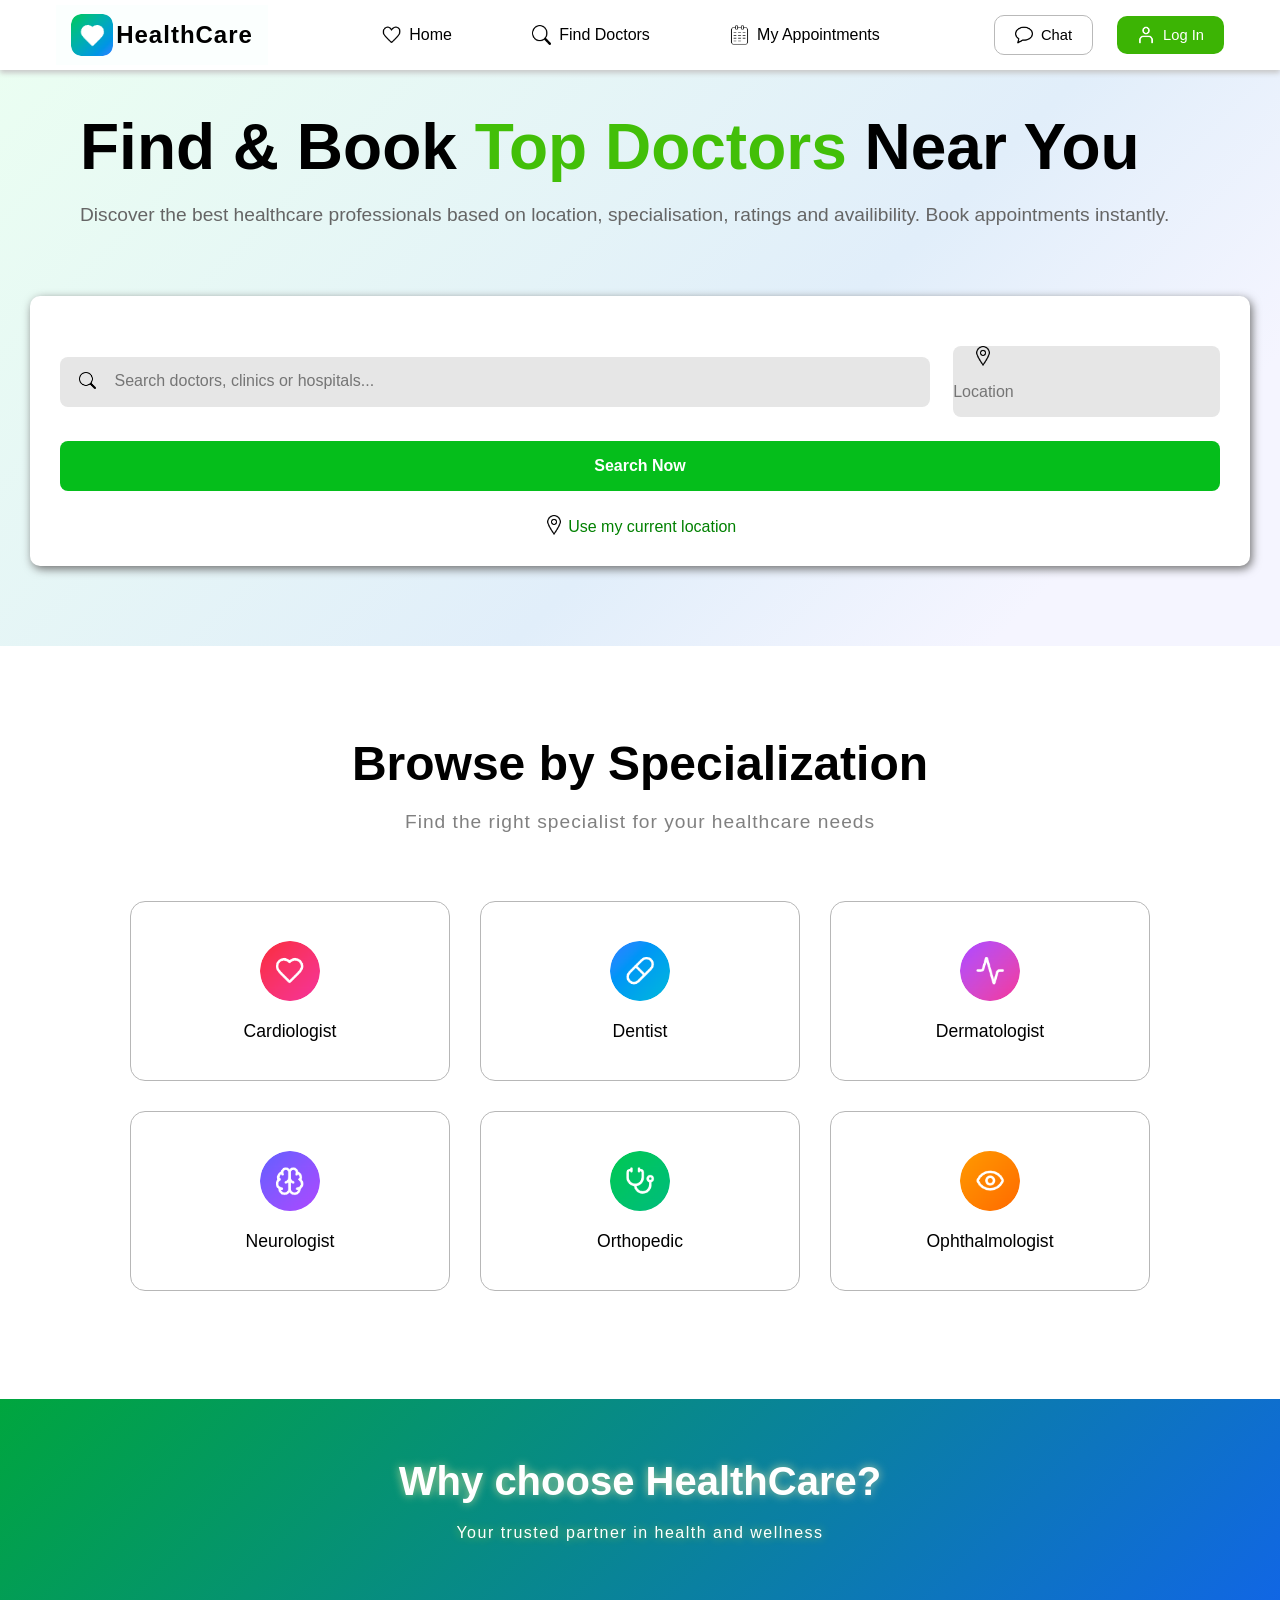
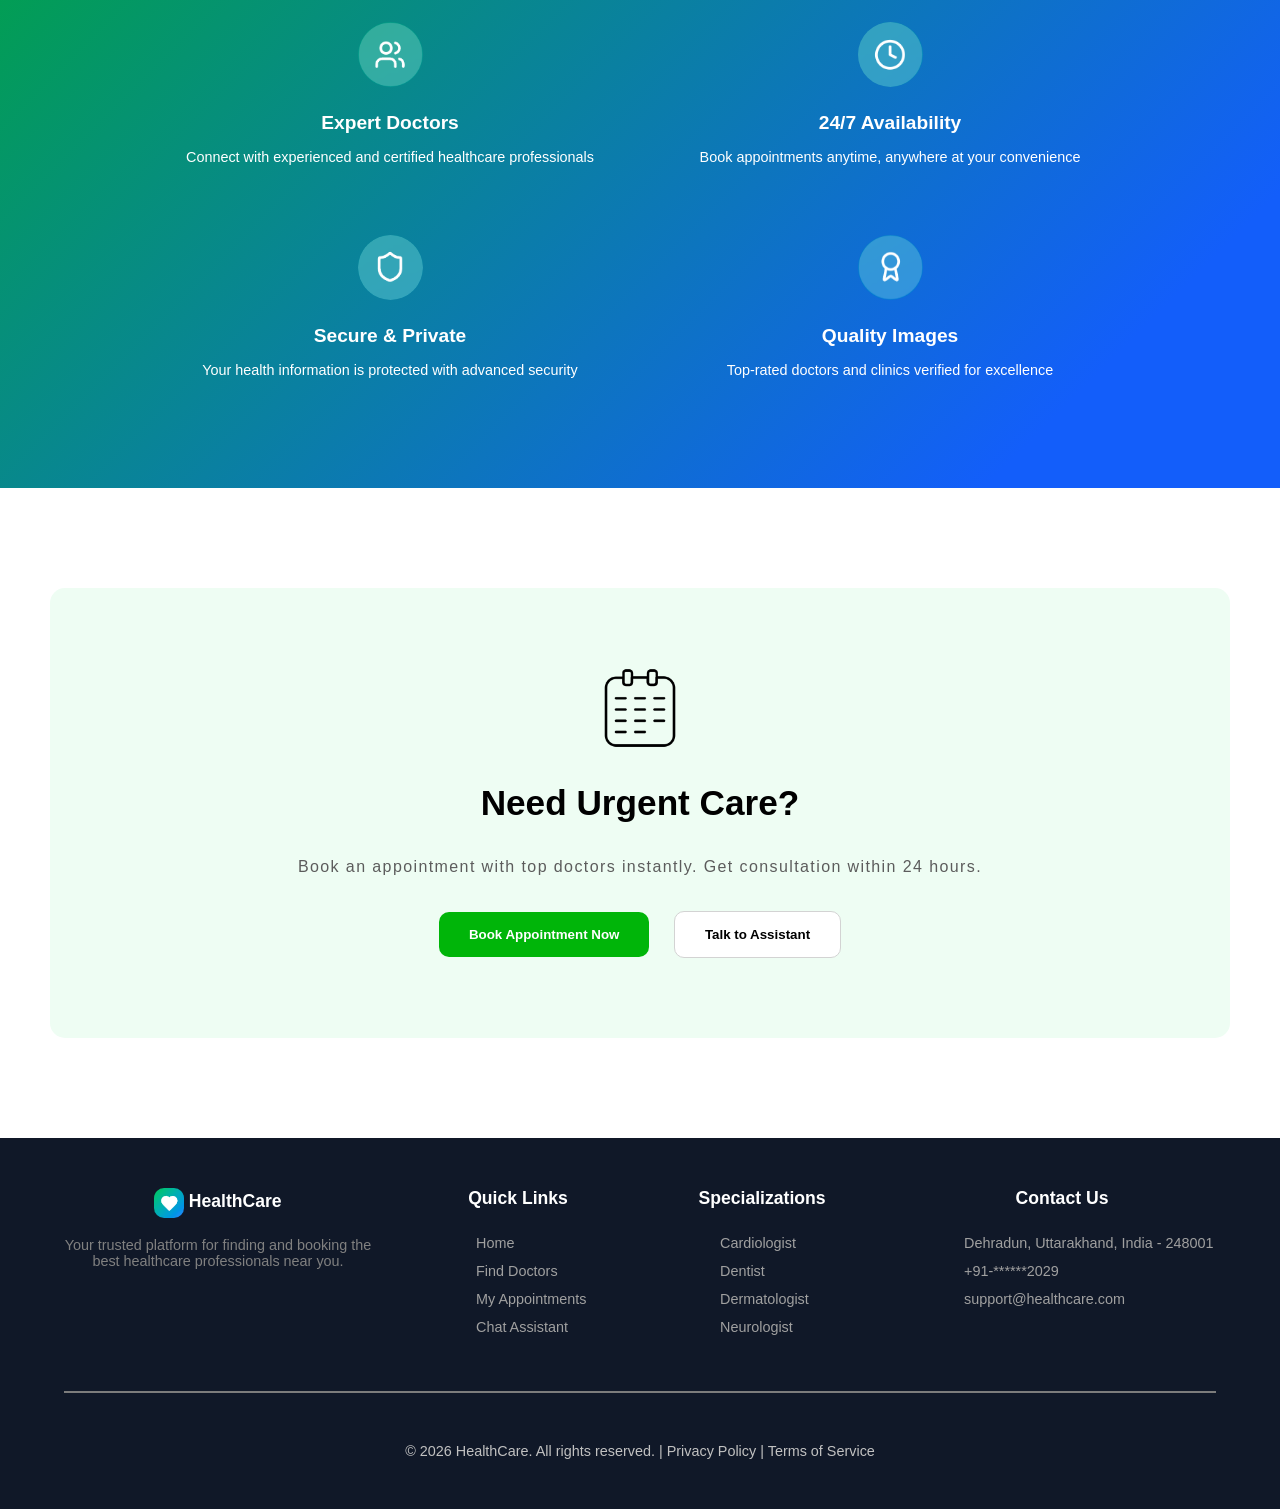
==== commit 9584367e: "Add Patient Dashboard" ====
--- a/HTML/index.html
+++ b/HTML/index.html
@@ -1,205 +1,169 @@
 <!doctype html>
 <html lang="en">
+	<head>
+		<meta charset="UTF-8" />
+		<meta name="viewport" content="width=device-width, initial-scale=1.0" />
+		<title>Document</title>
+		<link rel="stylesheet" href="../CSS/style.css" />
+		<script src="../JS/components.js" defer></script>
+	</head>
 
-<head>
-	<meta charset="UTF-8" />
-	<meta name="viewport" content="width=device-width, initial-scale=1.0" />
-	<title>Document</title>
-	<link rel="stylesheet" href="../CSS/style.css" />
-</head>
+	<body>
+		<div id="header"></div>
 
-<body>
-	<nav class="navbar">
-		<div class="navigation-bar-logo">
-			<a class="HealthCare" href="../HTML/index.html">
-				<img class="icons" src="../RESOURCES/Images/logo.png" alt="logo-image" />
-				<p>HealthCare</p>
-			</a>
+		<div class="heroSection" id="home">
+			<h2>Find & Book <span>Top Doctors</span> Near You</h2>
+			<p>
+				Discover the best healthcare professionals based on location,
+				specialisation, ratings and availibility. Book appointments instantly.
+			</p>
+
+			<div class="search-doctor">
+				<div class="input-location">
+					<div class="search-bar">
+						<img class="icons" src="../Assets/Icons/black-search.png" alt="" />
+						<input
+							type="search"
+							placeholder="Search doctors, clinics or hospitals..." />
+					</div>
+					<div class="location-bar">
+						<img src="../Assets/Icons/black-location.png" alt="" class="icons" />
+						<input type="text" placeholder="Location" />
+					</div>
+				</div>
+				<div class="search-now">
+					<button>Search Now</button>
+				</div>
+				<div class="current-location">
+					<img class="icons" src="../Assets/Icons/black-location.png" alt="" />
+					<a href=""> Use my current location </a>
+				</div>
+			</div>
 		</div>
 
-		<div class="navigation-bar">
-			<ul class="navlist">
-				<li>
-					<a class="navlist-items" href="#home">
-						<img class="icons" src="../Resources/Icons/heart.png" alt="" />
-						<p>Home</p>
-					</a>
-				</li>
-				<li>
-					<a class="navlist-items" href="#findDoctors">
-						<img class="icons" src="../Resources/Icons/search.png" alt="" />
-						<p>Find Doctors</p>
-					</a>
-				</li>
-				<li>
-					<a class="navlist-items" href="">
-						<img class="icons" src="../Resources/Icons/calender.png" alt="" />
-						<p>My Appointments</p>
-					</a>
-				</li>
-			</ul>
+		<div class="browseBySpecialization" id="findDoctors">
+			<h2>Browse by Specialization</h2>
+			<p>Find the right specialist for your healthcare needs</p>
+			<div class="specializationGrid">
+				<div class="specializationCategory">
+					<img class="icons" src="../Assets/Images/cardiologist.png" alt="" />
+					<p>Cardiologist</p>
+				</div>
+				<div class="specializationCategory">
+					<img class="icons" src="../Assets/Images/dentist.png" alt="" />
+					<p>Dentist</p>
+				</div>
+				<div class="specializationCategory">
+					<img class="icons" src="../Assets/Images/dermatologist.png" alt="" />
+					<p>Dermatologist</p>
+				</div>
+				<div class="specializationCategory">
+					<img class="icons" src="../Assets/Images/neurologist.png" alt="" />
+					<p>Neurologist</p>
+				</div>
+				<div class="specializationCategory">
+					<img class="icons" src="../Assets/Images/orthopedic.png" alt="" />
+					<p>Orthopedic</p>
+				</div>
+				<div class="specializationCategory">
+					<img
+						class="icons"
+						src="../Assets/Images/ophthalmologist.png"
+						alt="" />
+					<p>Ophthalmologist</p>
+				</div>
+			</div>
 		</div>
 
-		<div class="navbarButtons">
-			<button class="chat-button">
-				<img class="icons" src="../Resources/Icons/chat.png" alt="" />
-				Chat
-			</button>
-			<a href="../HTML/logIn.html">
-				<button class="logInButton">
-					<img class="icons" src="../Resources/Icons/profile.png" alt="" />
-					Log In
-				</button>
-			</a>
-		</div>
-	</nav>
-
-	<div class="heroSection" id="home">
-		<h2>Find & Book <span>Top Doctors</span> Near You</h2>
-		<p>
-			Discover the best healthcare professionals based on location,
-			specialisation, ratings and availibility. Book appointments instantly.
-		</p>
-
-		<div class="search-doctor">
-			<div class="input-location">
-				<div class="search-bar">
-					<img class="icons" src="../Resources/Icons/search.png" alt="" />
-					<input type="search" placeholder="Search doctors, clinics or hospitals..." />
+		<div class="chooseHealthcare">
+			<h2>Why choose HealthCare?</h2>
+			<p>Your trusted partner in health and wellness</p>
+			<div class="choosingReasons">
+				<div>
+					<img src="../Assets/Images/expert.png" alt="" />
+					<h4>Expert Doctors</h4>
+					<p>Connect with experienced and certified healthcare professionals</p>
 				</div>
-				<div class="location-bar">
-					<img src="../Resources/Icons/location.png" alt="" class="icons" />
-					<input type="text" placeholder="Location" />
+				<div>
+					<img src="../Assets/Images/available.png" alt="" />
+					<h4>24/7 Availability</h4>
+					<p>Book appointments anytime, anywhere at your convenience</p>
+				</div>
+				<div>
+					<img src="../Assets/Images/secure.png" alt="" />
+					<h4>Secure & Private</h4>
+					<p>Your health information is protected with advanced security</p>
+				</div>
+				<div>
+					<img src="../Assets/Images/quality.png" alt="" />
+					<h4>Quality Images</h4>
+					<p>Top-rated doctors and clinics verified for excellence</p>
 				</div>
 			</div>
-			<div class="search-now">
-				<button>Search Now</button>
-			</div>
-			<div class="current-location">
-				<img class="icons" src="../Resources/Icons/location.png" alt="" />
-				<a href=""> Use my current location </a>
+		</div>
+
+		<div class="urgentCare">
+			<img src="../Assets/Icons/black-calender.png" alt="" />
+			<h3>Need Urgent Care?</h3>
+			<p>
+				Book an appointment with top doctors instantly. Get consultation within
+				24 hours.
+			</p>
+			<div>
+				<button>Book Appointment Now</button>
+				<button>Talk to Assistant</button>
 			</div>
 		</div>
-	</div>
 
-	<div class="browseBySpecialization" id="findDoctors">
-		<h2>Browse by Specialization</h2>
-		<p>Find the right specialist for your healthcare needs</p>
-		<div class="specializationGrid">
-			<div class="specializationCategory">
-				<img class="icons" src="../Resources/Images/cardiologist.png" alt="" />
-				<p>Cardiologist</p>
+		<footer>
+			<div class="upper-header">
+				<div>
+					<img src="../Assets/Images/logo.png" alt="" class="icons" />
+					<h4>HealthCare</h4>
+					<p>
+						Your trusted platform for finding and booking the best healthcare
+						professionals near you.
+					</p>
+				</div>
+				<div>
+					<h4>Quick Links</h4>
+					<ul>
+						<li><a href="../HTML/index.html">Home</a></li>
+						<li><a href="../HTML/findDoctors.html">Find Doctors</a></li>
+						<li><a href="">My Appointments</a></li>
+						<li><a href="">Chat Assistant</a></li>
+					</ul>
+				</div>
+				<div>
+					<h4>Specializations</h4>
+					<ul>
+						<li><a href="">Cardiologist</a></li>
+						<li><a href="">Dentist</a></li>
+						<li><a href="">Dermatologist</a></li>
+						<li><a href="">Neurologist</a></li>
+					</ul>
+				</div>
+				<div>
+					<h4>Contact Us</h4>
+					<ul>
+						<li>
+							<a href="">Dehradun, Uttarakhand, India - 248001</a>
+						</li>
+						<li><a href="">+91-******2029</a></li>
+						<li><a href="">support@healthcare.com</a></li>
+					</ul>
+				</div>
 			</div>
-			<div class="specializationCategory">
-				<img class="icons" src="../Resources/Images/dentist.png" alt="" />
-				<p>Dentist</p>
-			</div>
-			<div class="specializationCategory">
-				<img class="icons" src="../Resources/Images/dermatologist.png" alt="" />
-				<p>Dermatologist</p>
-			</div>
-			<div class="specializationCategory">
-				<img class="icons" src="../Resources/Images/neurologist.png" alt="" />
-				<p>Neurologist</p>
-			</div>
-			<div class="specializationCategory">
-				<img class="icons" src="../Resources/Images/orthopedic.png" alt="" />
-				<p>Orthopedic</p>
-			</div>
-			<div class="specializationCategory">
-				<img class="icons" src="../Resources/Images/ophthalmologist.png" alt="" />
-				<p>Ophthalmologist</p>
-			</div>
-		</div>
-	</div>
-
-	<div class="chooseHealthcare">
-		<h2>Why choose HealthCare?</h2>
-		<p>Your trusted partner in health and wellness</p>
-		<div class="choosingReasons">
+			<hr />
 			<div>
-				<img src="../Resources/Images/expert.png" alt="" />
-				<h4>Expert Doctors</h4>
-				<p>Connect with experienced and certified healthcare professionals</p>
-			</div>
-			<div>
-				<img src="../Resources/Images/available.png" alt="" />
-				<h4>24/7 Availability</h4>
-				<p>Book appointments anytime, anywhere at your convenience</p>
-			</div>
-			<div>
-				<img src="../Resources/Images/secure.png" alt="" />
-				<h4>Secure & Private</h4>
-				<p>Your health information is protected with advanced security</p>
-			</div>
-			<div>
-				<img src="../Resources/Images/quality.png" alt="" />
-				<h4>Quality Images</h4>
-				<p>Top-rated doctors and clinics verified for excellence</p>
-			</div>
-		</div>
-	</div>
-
-	<div class="urgentCare">
-		<img src="../Resources/Icons/calender.png" alt="" />
-		<h3>Need Urgent Care?</h3>
-		<p>
-			Book an appointment with top doctors instantly. Get consultation within
-			24 hours.
-		</p>
-		<div>
-			<button>Book Appointment Now</button>
-			<button>Talk to Assistant</button>
-		</div>
-	</div>
-
-	<footer>
-		<div class="upper-header">
-			<div>
-				<img src="../Resources/Images/logo.png" alt="" class="icons" />
-				<h4>HealthCare</h4>
 				<p>
-					Your trusted platform for finding and booking the best healthcare
-					professionals near you.
+					&copy 2026 HealthCare. All rights reserved. | Privacy Policy | Terms
+					of Service
 				</p>
 			</div>
-			<div>
-				<h4>Quick Links</h4>
-				<ul>
-					<li><a href="">Home</a></li>
-					<li><a href="">Find Doctors</a></li>
-					<li><a href="">My Appointments</a></li>
-					<li><a href="">Chat Assistant</a></li>
-				</ul>
-			</div>
-			<div>
-				<h4>Specializations</h4>
-				<ul>
-					<li><a href="">Cardiologist</a></li>
-					<li><a href="">Dentist</a></li>
-					<li><a href="">Dermatologist</a></li>
-					<li><a href="">Neurologist</a></li>
-				</ul>
-			</div>
-			<div>
-				<h4>Contact Us</h4>
-				<ul>
-					<li>
-						<a href="">Dehradun, Uttarakhand, India - 248001</a>
-					</li>
-					<li><a href="">+91-******2029</a></li>
-					<li><a href="">support@healthcare.com</a></li>
-				</ul>
-			</div>
-		</div>
-		<hr />
-		<div>
-			<p>
-				&copy 2026 HealthCare. All rights reserved. | Privacy Policy | Terms
-				of Service
-			</p>
-		</div>
-	</footer>
-</body>
+		</footer>
 
-</html>+		<script src="../JS/include.js"></script>
+
+	</body>
+</html>
--- a/CSS/style.css
+++ b/CSS/style.css
@@ -157,10 +157,14 @@
 }
 
 .logInButton {
-	background-color: rgb(73, 210, 9);
-	color: black;
-	border: 1px solid rgb(20, 189, 37);
+	background-color: rgb(60, 180, 4);
+	color: white;
+	border: none;
 	transition: background-color 0.15s;
+}
+
+.logInButton img {
+	filter: brightness(0) invert(1);
 }
 
 .logInButton:hover {
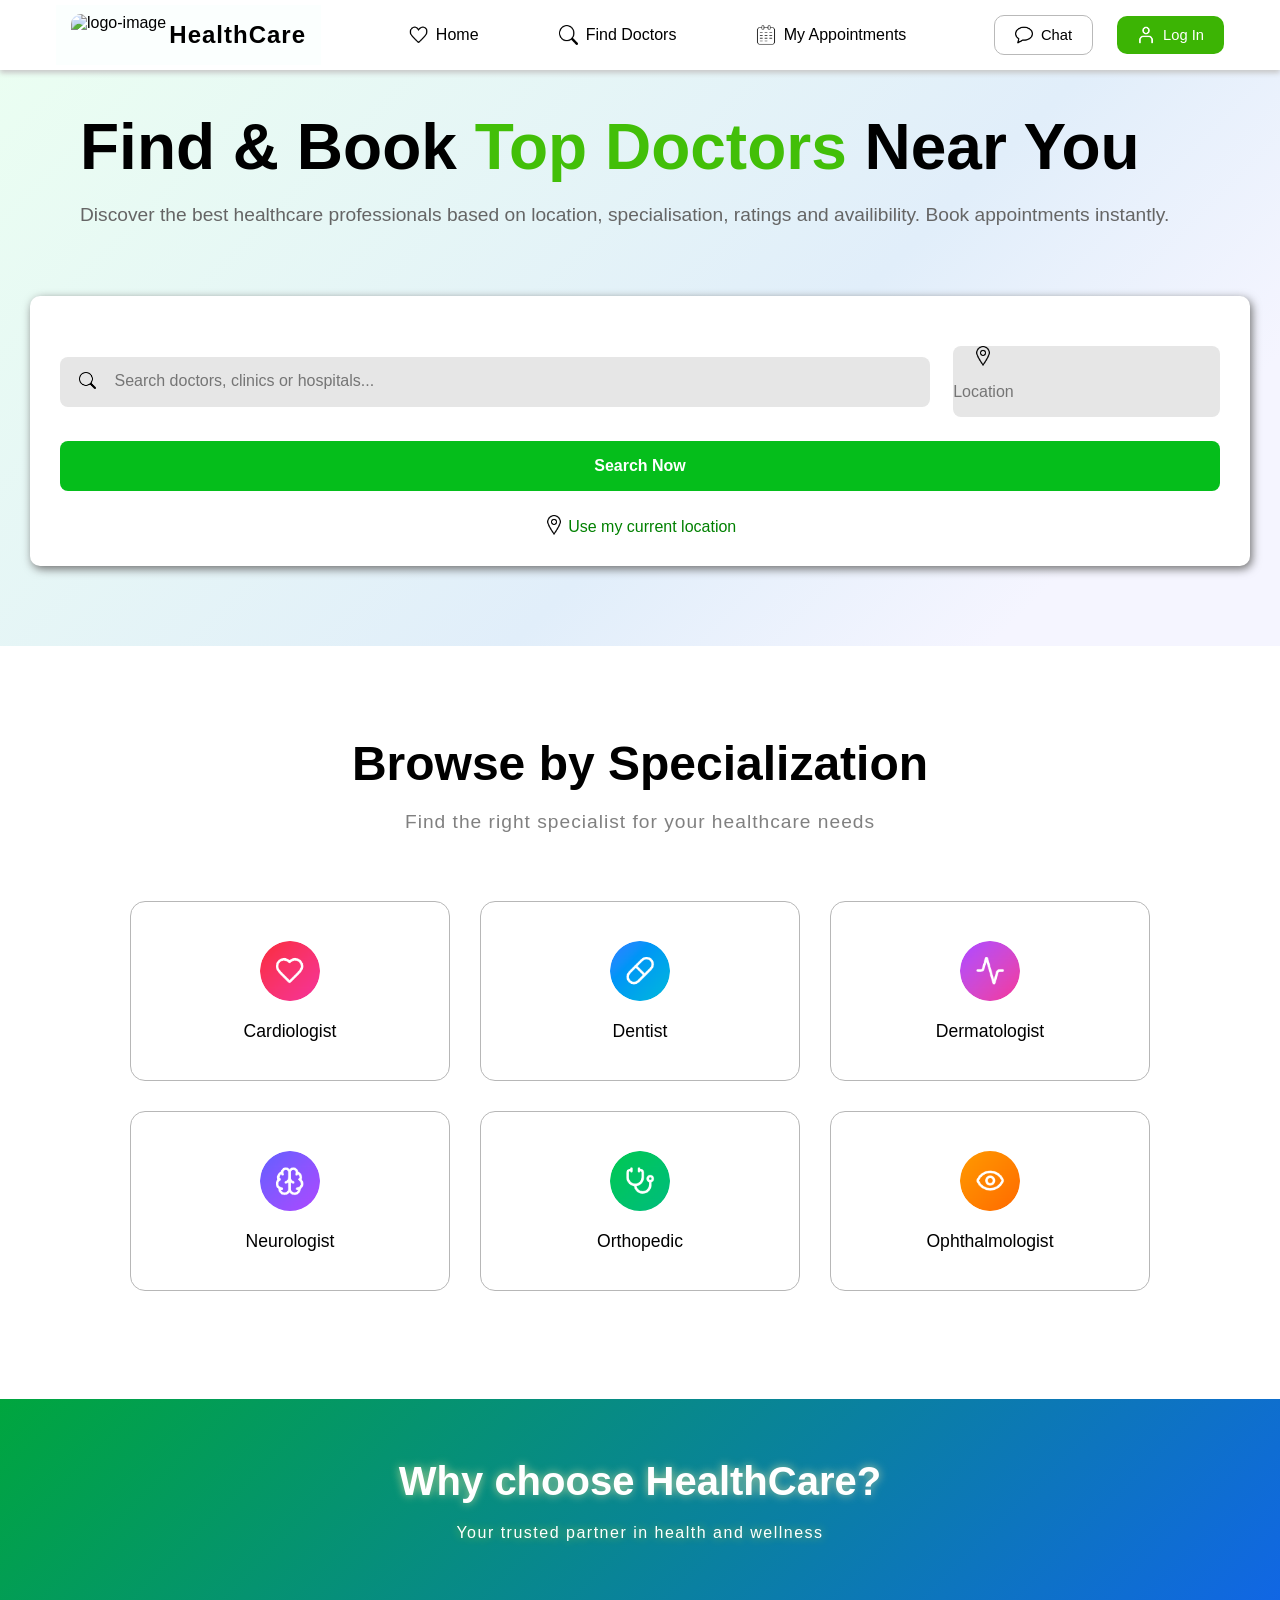
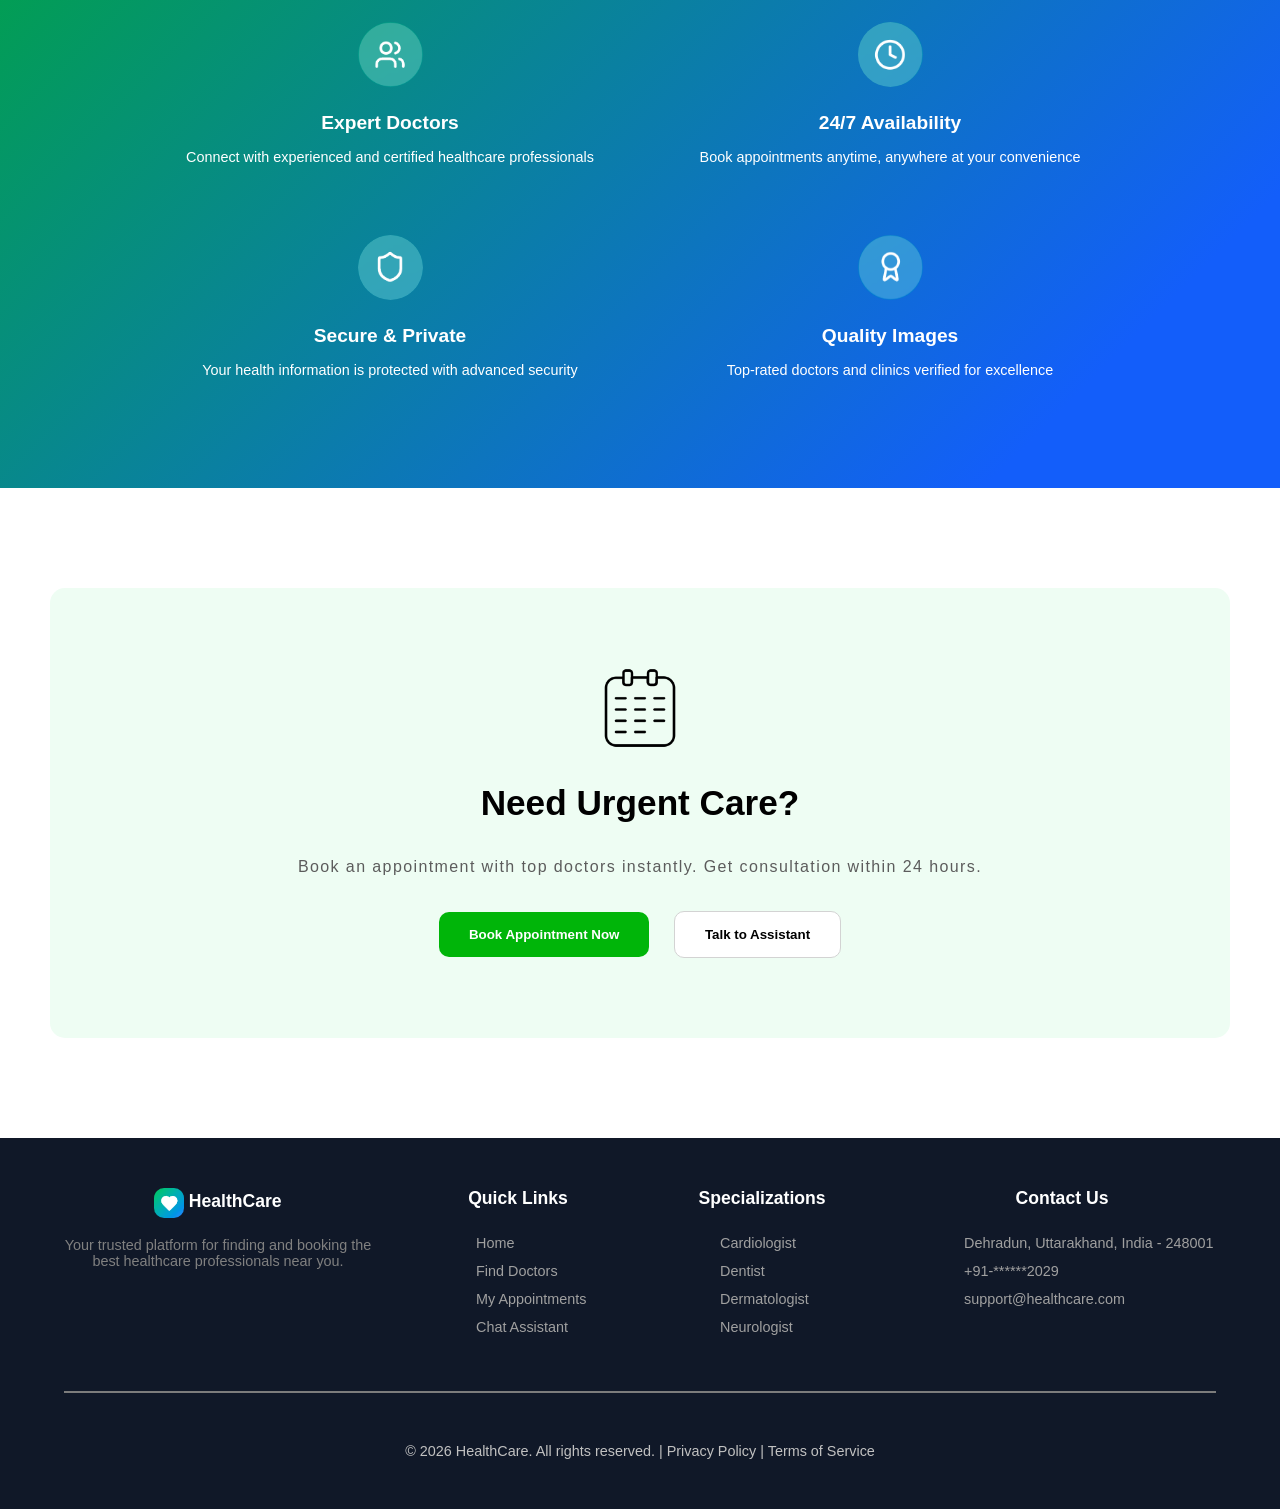
==== commit 997c45f9: "Fix HTML structure" ====
--- a/HTML/index.html
+++ b/HTML/index.html
@@ -1,169 +1,222 @@
 <!doctype html>
 <html lang="en">
-	<head>
-		<meta charset="UTF-8" />
-		<meta name="viewport" content="width=device-width, initial-scale=1.0" />
-		<title>Document</title>
-		<link rel="stylesheet" href="../CSS/style.css" />
-		<script src="../JS/components.js" defer></script>
-	</head>
-
-	<body>
-		<div id="header"></div>
-
-		<div class="heroSection" id="home">
-			<h2>Find & Book <span>Top Doctors</span> Near You</h2>
-			<p>
-				Discover the best healthcare professionals based on location,
-				specialisation, ratings and availibility. Book appointments instantly.
-			</p>
-
-			<div class="search-doctor">
-				<div class="input-location">
-					<div class="search-bar">
-						<img class="icons" src="../Assets/Icons/black-search.png" alt="" />
-						<input
-							type="search"
-							placeholder="Search doctors, clinics or hospitals..." />
-					</div>
-					<div class="location-bar">
-						<img src="../Assets/Icons/black-location.png" alt="" class="icons" />
-						<input type="text" placeholder="Location" />
-					</div>
-				</div>
-				<div class="search-now">
-					<button>Search Now</button>
-				</div>
-				<div class="current-location">
-					<img class="icons" src="../Assets/Icons/black-location.png" alt="" />
-					<a href=""> Use my current location </a>
-				</div>
-			</div>
-		</div>
-
-		<div class="browseBySpecialization" id="findDoctors">
-			<h2>Browse by Specialization</h2>
-			<p>Find the right specialist for your healthcare needs</p>
-			<div class="specializationGrid">
-				<div class="specializationCategory">
-					<img class="icons" src="../Assets/Images/cardiologist.png" alt="" />
-					<p>Cardiologist</p>
-				</div>
-				<div class="specializationCategory">
-					<img class="icons" src="../Assets/Images/dentist.png" alt="" />
-					<p>Dentist</p>
-				</div>
-				<div class="specializationCategory">
-					<img class="icons" src="../Assets/Images/dermatologist.png" alt="" />
-					<p>Dermatologist</p>
-				</div>
-				<div class="specializationCategory">
-					<img class="icons" src="../Assets/Images/neurologist.png" alt="" />
-					<p>Neurologist</p>
-				</div>
-				<div class="specializationCategory">
-					<img class="icons" src="../Assets/Images/orthopedic.png" alt="" />
-					<p>Orthopedic</p>
-				</div>
-				<div class="specializationCategory">
-					<img
-						class="icons"
-						src="../Assets/Images/ophthalmologist.png"
-						alt="" />
-					<p>Ophthalmologist</p>
-				</div>
-			</div>
-		</div>
-
-		<div class="chooseHealthcare">
-			<h2>Why choose HealthCare?</h2>
-			<p>Your trusted partner in health and wellness</p>
-			<div class="choosingReasons">
-				<div>
-					<img src="../Assets/Images/expert.png" alt="" />
-					<h4>Expert Doctors</h4>
-					<p>Connect with experienced and certified healthcare professionals</p>
-				</div>
-				<div>
-					<img src="../Assets/Images/available.png" alt="" />
-					<h4>24/7 Availability</h4>
-					<p>Book appointments anytime, anywhere at your convenience</p>
-				</div>
-				<div>
-					<img src="../Assets/Images/secure.png" alt="" />
-					<h4>Secure & Private</h4>
-					<p>Your health information is protected with advanced security</p>
-				</div>
-				<div>
-					<img src="../Assets/Images/quality.png" alt="" />
-					<h4>Quality Images</h4>
-					<p>Top-rated doctors and clinics verified for excellence</p>
-				</div>
-			</div>
-		</div>
-
-		<div class="urgentCare">
-			<img src="../Assets/Icons/black-calender.png" alt="" />
-			<h3>Need Urgent Care?</h3>
-			<p>
-				Book an appointment with top doctors instantly. Get consultation within
-				24 hours.
-			</p>
-			<div>
-				<button>Book Appointment Now</button>
-				<button>Talk to Assistant</button>
-			</div>
-		</div>
-
-		<footer>
-			<div class="upper-header">
-				<div>
-					<img src="../Assets/Images/logo.png" alt="" class="icons" />
-					<h4>HealthCare</h4>
-					<p>
-						Your trusted platform for finding and booking the best healthcare
-						professionals near you.
-					</p>
-				</div>
-				<div>
-					<h4>Quick Links</h4>
-					<ul>
-						<li><a href="../HTML/index.html">Home</a></li>
-						<li><a href="../HTML/findDoctors.html">Find Doctors</a></li>
-						<li><a href="">My Appointments</a></li>
-						<li><a href="">Chat Assistant</a></li>
-					</ul>
-				</div>
-				<div>
-					<h4>Specializations</h4>
-					<ul>
-						<li><a href="">Cardiologist</a></li>
-						<li><a href="">Dentist</a></li>
-						<li><a href="">Dermatologist</a></li>
-						<li><a href="">Neurologist</a></li>
-					</ul>
-				</div>
-				<div>
-					<h4>Contact Us</h4>
-					<ul>
-						<li>
-							<a href="">Dehradun, Uttarakhand, India - 248001</a>
-						</li>
-						<li><a href="">+91-******2029</a></li>
-						<li><a href="">support@healthcare.com</a></li>
-					</ul>
-				</div>
-			</div>
-			<hr />
-			<div>
-				<p>
-					&copy 2026 HealthCare. All rights reserved. | Privacy Policy | Terms
-					of Service
-				</p>
-			</div>
-		</footer>
-
-		<script src="../JS/include.js"></script>
-
-	</body>
+  <head>
+    <meta charset="UTF-8" />
+    <meta name="viewport" content="width=device-width, initial-scale=1.0" />
+    <title>Document</title>
+    <link rel="stylesheet" href="../CSS/style.css" />
+  </head>
+
+  <body>
+    <nav class="navbar">
+      <div class="navigation-bar-logo">
+        <a class="HealthCare" href="../HTML/index.html">
+          <img
+            class="icons"
+            src="../RESOURCES/Images/logo.png"
+            alt="logo-image"
+          />
+          <p>HealthCare</p>
+        </a>
+      </div>
+
+      <div class="navigation-bar">
+        <ul class="navlist">
+          <li>
+            <a class="navlist-items" href="#home">
+              <img class="icons" src="../Resources/Icons/heart.png" alt="" />
+              <p>Home</p>
+            </a>
+          </li>
+          <li>
+            <a class="navlist-items" href="#findDoctors">
+              <img class="icons" src="../Resources/Icons/search.png" alt="" />
+              <p>Find Doctors</p>
+            </a>
+          </li>
+          <li>
+            <a class="navlist-items" href="">
+              <img class="icons" src="../Resources/Icons/calender.png" alt="" />
+              <p>My Appointments</p>
+            </a>
+          </li>
+        </ul>
+      </div>
+
+      <div class="navbarButtons">
+        <button class="chat-button">
+          <img class="icons" src="../Resources/Icons/chat.png" alt="" />
+          Chat
+        </button>
+        <a href="../HTML/logIn.html">
+          <button class="logInButton">
+            <img class="icons" src="../Resources/Icons/profile.png" alt="" />
+            Log In
+          </button>
+        </a>
+      </div>
+    </nav>
+
+    <div class="heroSection" id="home">
+      <h2>Find & Book <span>Top Doctors</span> Near You</h2>
+      <p>
+        Discover the best healthcare professionals based on location,
+        specialisation, ratings and availibility. Book appointments instantly.
+      </p>
+
+      <div class="search-doctor">
+        <div class="input-location">
+          <div class="search-bar">
+            <img class="icons" src="../Resources/Icons/search.png" alt="" />
+            <input
+              type="search"
+              placeholder="Search doctors, clinics or hospitals..."
+            />
+          </div>
+          <div class="location-bar">
+            <img src="../Resources/Icons/location.png" alt="" class="icons" />
+            <input type="text" placeholder="Location" />
+          </div>
+        </div>
+        <div class="search-now">
+          <button>Search Now</button>
+        </div>
+        <div class="current-location">
+          <img class="icons" src="../Resources/Icons/location.png" alt="" />
+          <a href=""> Use my current location </a>
+        </div>
+      </div>
+    </div>
+
+    <div class="browseBySpecialization" id="findDoctors">
+      <h2>Browse by Specialization</h2>
+      <p>Find the right specialist for your healthcare needs</p>
+      <div class="specializationGrid">
+        <div class="specializationCategory">
+          <img
+            class="icons"
+            src="../Resources/Images/cardiologist.png"
+            alt=""
+          />
+          <p>Cardiologist</p>
+        </div>
+        <div class="specializationCategory">
+          <img class="icons" src="../Resources/Images/dentist.png" alt="" />
+          <p>Dentist</p>
+        </div>
+        <div class="specializationCategory">
+          <img
+            class="icons"
+            src="../Resources/Images/dermatologist.png"
+            alt=""
+          />
+          <p>Dermatologist</p>
+        </div>
+        <div class="specializationCategory">
+          <img class="icons" src="../Resources/Images/neurologist.png" alt="" />
+          <p>Neurologist</p>
+        </div>
+        <div class="specializationCategory">
+          <img class="icons" src="../Resources/Images/orthopedic.png" alt="" />
+          <p>Orthopedic</p>
+        </div>
+        <div class="specializationCategory">
+          <img
+            class="icons"
+            src="../Resources/Images/ophthalmologist.png"
+            alt=""
+          />
+          <p>Ophthalmologist</p>
+        </div>
+      </div>
+    </div>
+
+    <div class="chooseHealthcare">
+      <h2>Why choose HealthCare?</h2>
+      <p>Your trusted partner in health and wellness</p>
+      <div class="choosingReasons">
+        <div>
+          <img src="../Resources/Images/expert.png" alt="" />
+          <h4>Expert Doctors</h4>
+          <p>Connect with experienced and certified healthcare professionals</p>
+        </div>
+        <div>
+          <img src="../Resources/Images/available.png" alt="" />
+          <h4>24/7 Availability</h4>
+          <p>Book appointments anytime, anywhere at your convenience</p>
+        </div>
+        <div>
+          <img src="../Resources/Images/secure.png" alt="" />
+          <h4>Secure & Private</h4>
+          <p>Your health information is protected with advanced security</p>
+        </div>
+        <div>
+          <img src="../Resources/Images/quality.png" alt="" />
+          <h4>Quality Images</h4>
+          <p>Top-rated doctors and clinics verified for excellence</p>
+        </div>
+      </div>
+    </div>
+
+    <div class="urgentCare">
+      <img src="../Resources/Icons/calender.png" alt="" />
+      <h3>Need Urgent Care?</h3>
+      <p>
+        Book an appointment with top doctors instantly. Get consultation within
+        24 hours.
+      </p>
+      <div>
+        <button>Book Appointment Now</button>
+        <button>Talk to Assistant</button>
+      </div>
+    </div>
+
+    <footer>
+      <div class="upper-header">
+        <div>
+          <img src="../Resources/Images/logo.png" alt="" class="icons" />
+          <h4>HealthCare</h4>
+          <p>
+            Your trusted platform for finding and booking the best healthcare
+            professionals near you.
+          </p>
+        </div>
+        <div>
+          <h4>Quick Links</h4>
+          <ul>
+            <li><a href="">Home</a></li>
+            <li><a href="">Find Doctors</a></li>
+            <li><a href="">My Appointments</a></li>
+            <li><a href="">Chat Assistant</a></li>
+          </ul>
+        </div>
+        <div>
+          <h4>Specializations</h4>
+          <ul>
+            <li><a href="">Cardiologist</a></li>
+            <li><a href="">Dentist</a></li>
+            <li><a href="">Dermatologist</a></li>
+            <li><a href="">Neurologist</a></li>
+          </ul>
+        </div>
+        <div>
+          <h4>Contact Us</h4>
+          <ul>
+            <li>
+              <a href="">Dehradun, Uttarakhand, India - 248001</a>
+            </li>
+            <li><a href="">+91-******2029</a></li>
+            <li><a href="">support@healthcare.com</a></li>
+          </ul>
+        </div>
+      </div>
+      <hr />
+      <div>
+        <p>
+          &copy 2026 HealthCare. All rights reserved. | Privacy Policy | Terms
+          of Service
+        </p>
+      </div>
+    </footer>
+  </body>
 </html>
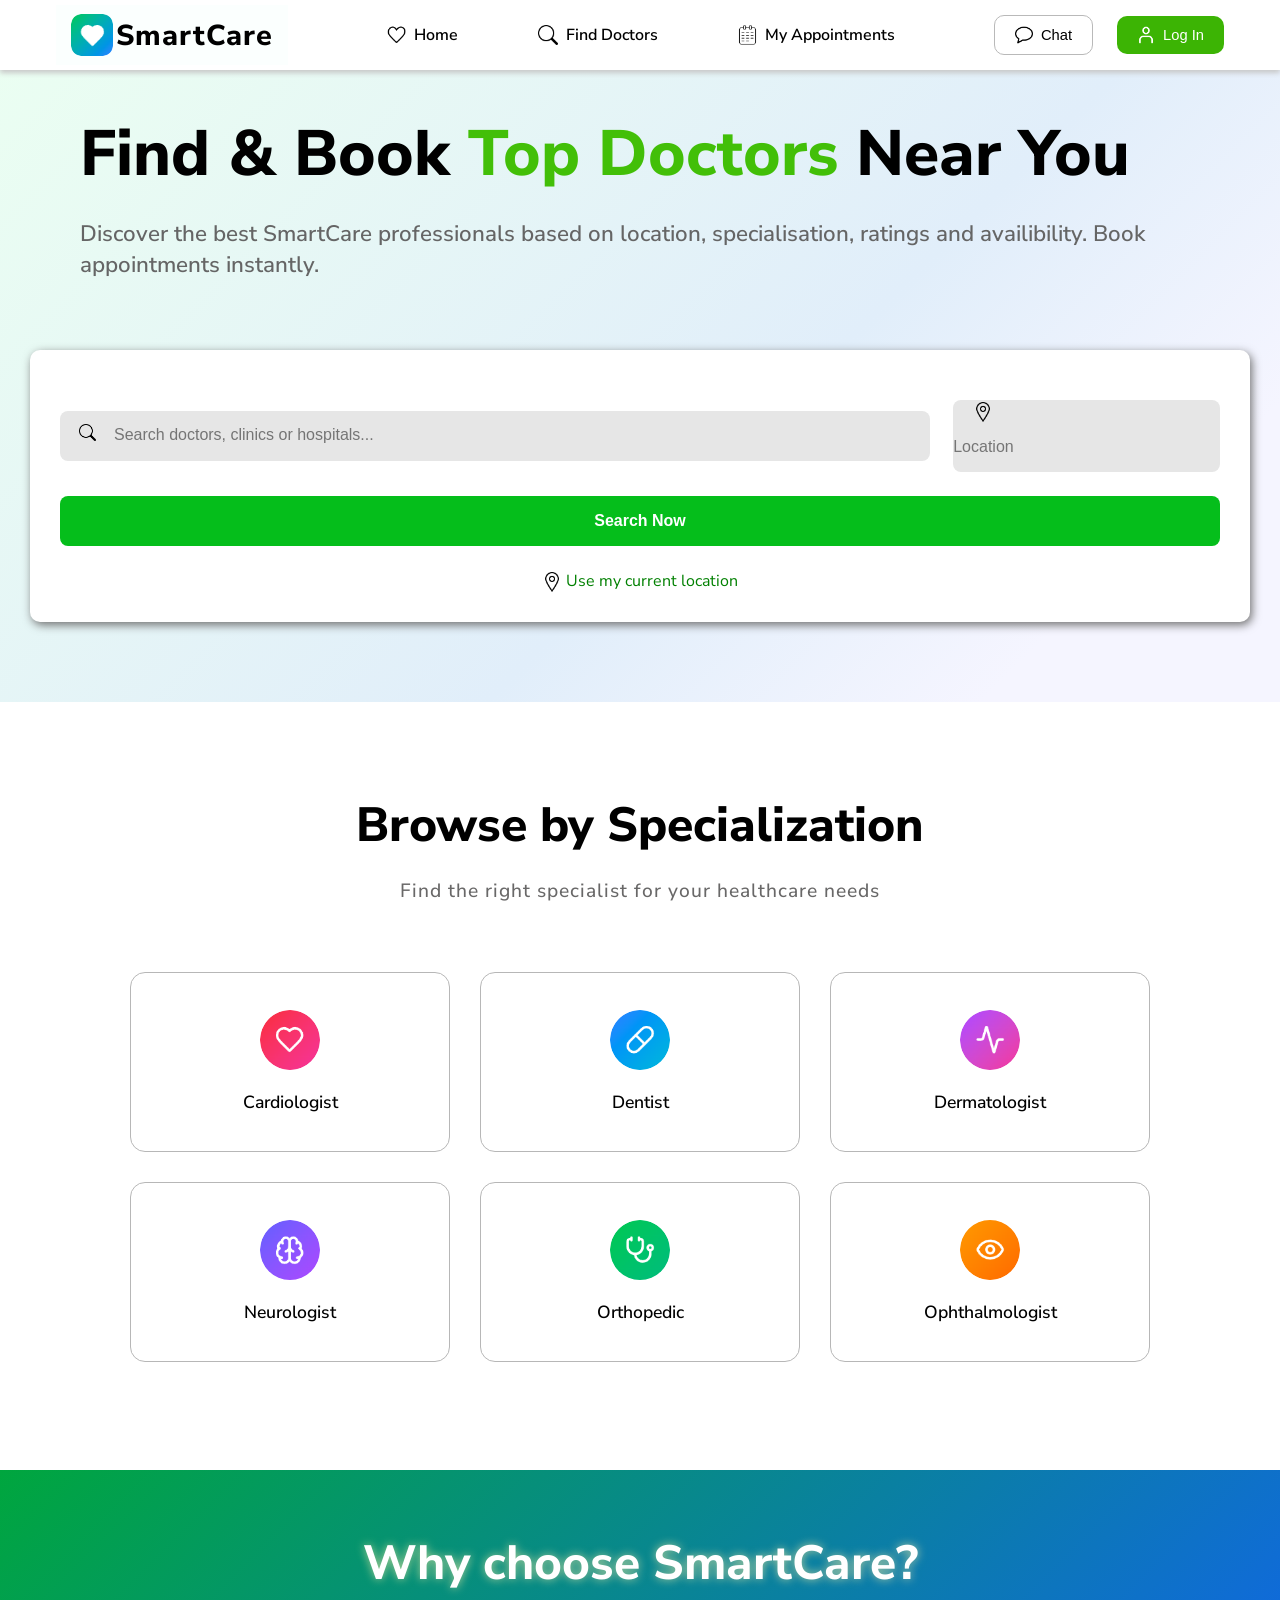
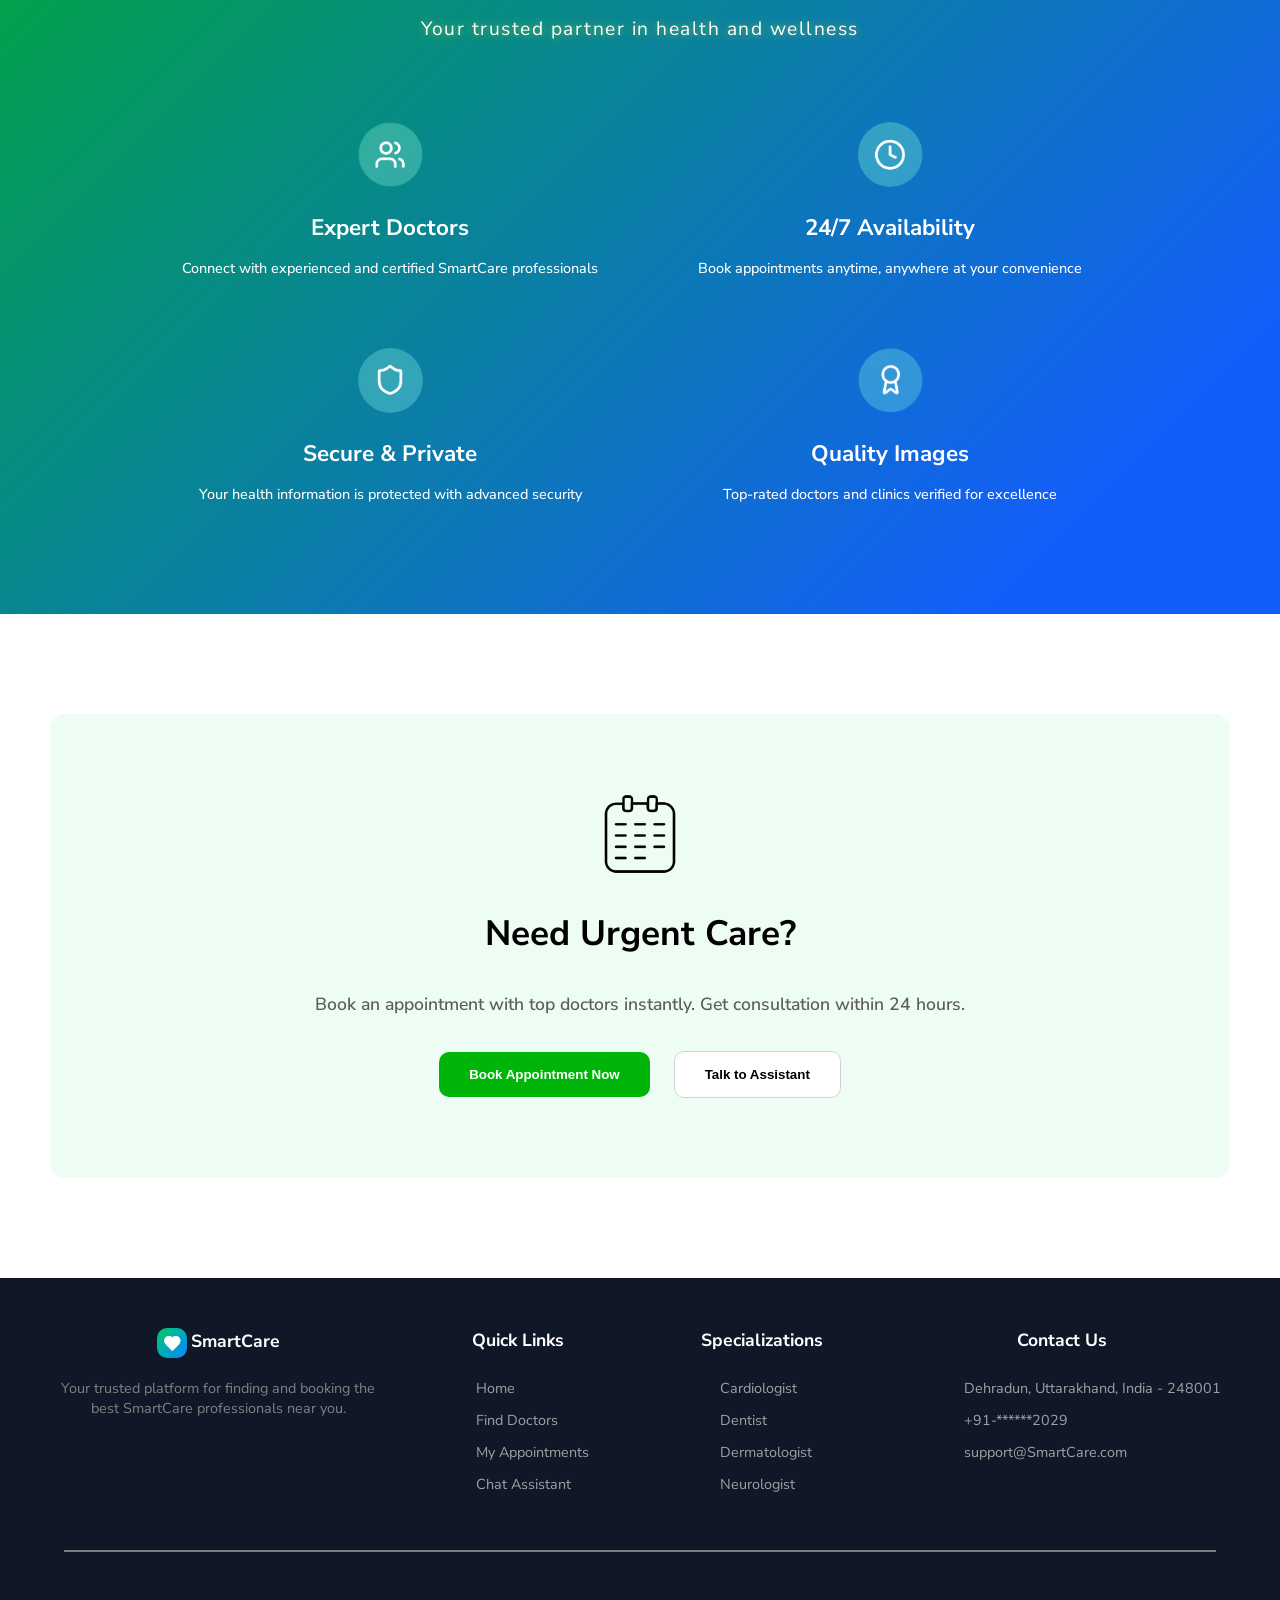
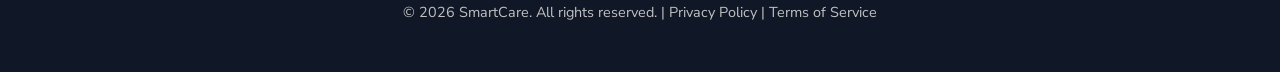
==== commit 643e272d: "chala to chand tak, nahi to shaam tak" ====
--- a/HTML/index.html
+++ b/HTML/index.html
@@ -1,222 +1,170 @@
 <!doctype html>
 <html lang="en">
-  <head>
-    <meta charset="UTF-8" />
-    <meta name="viewport" content="width=device-width, initial-scale=1.0" />
-    <title>Document</title>
-    <link rel="stylesheet" href="../CSS/style.css" />
-  </head>
 
-  <body>
-    <nav class="navbar">
-      <div class="navigation-bar-logo">
-        <a class="HealthCare" href="../HTML/index.html">
-          <img
-            class="icons"
-            src="../RESOURCES/Images/logo.png"
-            alt="logo-image"
-          />
-          <p>HealthCare</p>
-        </a>
-      </div>
+<head>
+	<meta charset="UTF-8" />
+	<meta name="viewport" content="width=device-width, initial-scale=1.0" />
+	<title>SmartCare</title>
+	<link rel="stylesheet" href="../CSS/style.css" />
+	<link rel="preconnect" href="https://fonts.googleapis.com" />
+	<link rel="preconnect" href="https://fonts.gstatic.com" crossorigin />
+	<link
+		href="https://fonts.googleapis.com/css2?family=Nunito+Sans:ital,opsz,wght@0,6..12,200..1000;1,6..12,200..1000&display=swap"
+		rel="stylesheet" />
+	<script src="../JS/components.js" defer></script>
+</head>
 
-      <div class="navigation-bar">
-        <ul class="navlist">
-          <li>
-            <a class="navlist-items" href="#home">
-              <img class="icons" src="../Resources/Icons/heart.png" alt="" />
-              <p>Home</p>
-            </a>
-          </li>
-          <li>
-            <a class="navlist-items" href="#findDoctors">
-              <img class="icons" src="../Resources/Icons/search.png" alt="" />
-              <p>Find Doctors</p>
-            </a>
-          </li>
-          <li>
-            <a class="navlist-items" href="">
-              <img class="icons" src="../Resources/Icons/calender.png" alt="" />
-              <p>My Appointments</p>
-            </a>
-          </li>
-        </ul>
-      </div>
+<body>
+	<div id="header"></div>
 
-      <div class="navbarButtons">
-        <button class="chat-button">
-          <img class="icons" src="../Resources/Icons/chat.png" alt="" />
-          Chat
-        </button>
-        <a href="../HTML/logIn.html">
-          <button class="logInButton">
-            <img class="icons" src="../Resources/Icons/profile.png" alt="" />
-            Log In
-          </button>
-        </a>
-      </div>
-    </nav>
+	<div class="heroSection" id="home">
+		<h2>Find & Book <span>Top Doctors</span> Near You</h2>
+		<p>
+			Discover the best SmartCare professionals based on location,
+			specialisation, ratings and availibility. Book appointments instantly.
+		</p>
 
-    <div class="heroSection" id="home">
-      <h2>Find & Book <span>Top Doctors</span> Near You</h2>
-      <p>
-        Discover the best healthcare professionals based on location,
-        specialisation, ratings and availibility. Book appointments instantly.
-      </p>
+		<div class="search-doctor">
+			<div class="input-location">
+				<div class="search-bar">
+					<img class="icons" src="../Assets/Icons/black-search.png" alt="" />
+					<input type="search" placeholder="Search doctors, clinics or hospitals..." />
+				</div>
+				<div class="location-bar">
+					<img src="../Assets/Icons/black-location.png" alt="" class="icons" />
+					<input type="text" placeholder="Location" />
+				</div>
+			</div>
+			<div class="search-now">
+				<button>Search Now</button>
+			</div>
+			<div class="current-location">
+				<img class="icons" src="../Assets/Icons/black-location.png" alt="" />
+				<a href=""> Use my current location </a>
+			</div>
+		</div>
+	</div>
 
-      <div class="search-doctor">
-        <div class="input-location">
-          <div class="search-bar">
-            <img class="icons" src="../Resources/Icons/search.png" alt="" />
-            <input
-              type="search"
-              placeholder="Search doctors, clinics or hospitals..."
-            />
-          </div>
-          <div class="location-bar">
-            <img src="../Resources/Icons/location.png" alt="" class="icons" />
-            <input type="text" placeholder="Location" />
-          </div>
-        </div>
-        <div class="search-now">
-          <button>Search Now</button>
-        </div>
-        <div class="current-location">
-          <img class="icons" src="../Resources/Icons/location.png" alt="" />
-          <a href=""> Use my current location </a>
-        </div>
-      </div>
-    </div>
+	<div class="browseBySpecialization" id="findDoctors">
+		<h2>Browse by Specialization</h2>
+		<p>Find the right specialist for your healthcare needs</p>
+		<div class="specializationGrid">
+			<div class="specializationCategory">
+				<img class="icons" src="../Assets/Images/cardiologist.png" alt="" />
+				<p>Cardiologist</p>
+			</div>
+			<div class="specializationCategory">
+				<img class="icons" src="../Assets/Images/dentist.png" alt="" />
+				<p>Dentist</p>
+			</div>
+			<div class="specializationCategory">
+				<img class="icons" src="../Assets/Images/dermatologist.png" alt="" />
+				<p>Dermatologist</p>
+			</div>
+			<div class="specializationCategory">
+				<img class="icons" src="../Assets/Images/neurologist.png" alt="" />
+				<p>Neurologist</p>
+			</div>
+			<div class="specializationCategory">
+				<img class="icons" src="../Assets/Images/orthopedic.png" alt="" />
+				<p>Orthopedic</p>
+			</div>
+			<div class="specializationCategory">
+				<img class="icons" src="../Assets/Images/ophthalmologist.png" alt="" />
+				<p>Ophthalmologist</p>
+			</div>
+		</div>
+	</div>
 
-    <div class="browseBySpecialization" id="findDoctors">
-      <h2>Browse by Specialization</h2>
-      <p>Find the right specialist for your healthcare needs</p>
-      <div class="specializationGrid">
-        <div class="specializationCategory">
-          <img
-            class="icons"
-            src="../Resources/Images/cardiologist.png"
-            alt=""
-          />
-          <p>Cardiologist</p>
-        </div>
-        <div class="specializationCategory">
-          <img class="icons" src="../Resources/Images/dentist.png" alt="" />
-          <p>Dentist</p>
-        </div>
-        <div class="specializationCategory">
-          <img
-            class="icons"
-            src="../Resources/Images/dermatologist.png"
-            alt=""
-          />
-          <p>Dermatologist</p>
-        </div>
-        <div class="specializationCategory">
-          <img class="icons" src="../Resources/Images/neurologist.png" alt="" />
-          <p>Neurologist</p>
-        </div>
-        <div class="specializationCategory">
-          <img class="icons" src="../Resources/Images/orthopedic.png" alt="" />
-          <p>Orthopedic</p>
-        </div>
-        <div class="specializationCategory">
-          <img
-            class="icons"
-            src="../Resources/Images/ophthalmologist.png"
-            alt=""
-          />
-          <p>Ophthalmologist</p>
-        </div>
-      </div>
-    </div>
+	<div class="chooseSmartCare">
+		<h2>Why choose SmartCare?</h2>
+		<p>Your trusted partner in health and wellness</p>
+		<div class="choosingReasons">
+			<div>
+				<img src="../Assets/Images/expert.png" alt="" />
+				<h4>Expert Doctors</h4>
+				<p>Connect with experienced and certified SmartCare professionals</p>
+			</div>
+			<div>
+				<img src="../Assets/Images/available.png" alt="" />
+				<h4>24/7 Availability</h4>
+				<p>Book appointments anytime, anywhere at your convenience</p>
+			</div>
+			<div>
+				<img src="../Assets/Images/secure.png" alt="" />
+				<h4>Secure & Private</h4>
+				<p>Your health information is protected with advanced security</p>
+			</div>
+			<div>
+				<img src="../Assets/Images/quality.png" alt="" />
+				<h4>Quality Images</h4>
+				<p>Top-rated doctors and clinics verified for excellence</p>
+			</div>
+		</div>
+	</div>
 
-    <div class="chooseHealthcare">
-      <h2>Why choose HealthCare?</h2>
-      <p>Your trusted partner in health and wellness</p>
-      <div class="choosingReasons">
-        <div>
-          <img src="../Resources/Images/expert.png" alt="" />
-          <h4>Expert Doctors</h4>
-          <p>Connect with experienced and certified healthcare professionals</p>
-        </div>
-        <div>
-          <img src="../Resources/Images/available.png" alt="" />
-          <h4>24/7 Availability</h4>
-          <p>Book appointments anytime, anywhere at your convenience</p>
-        </div>
-        <div>
-          <img src="../Resources/Images/secure.png" alt="" />
-          <h4>Secure & Private</h4>
-          <p>Your health information is protected with advanced security</p>
-        </div>
-        <div>
-          <img src="../Resources/Images/quality.png" alt="" />
-          <h4>Quality Images</h4>
-          <p>Top-rated doctors and clinics verified for excellence</p>
-        </div>
-      </div>
-    </div>
+	<div class="urgentCare">
+		<img src="../Assets/Icons/black-calendar.png" alt="" />
+		<h3>Need Urgent Care?</h3>
+		<p>
+			Book an appointment with top doctors instantly. Get consultation within
+			24 hours.
+		</p>
+		<div>
+			<button>Book Appointment Now</button>
+			<button>Talk to Assistant</button>
+		</div>
+	</div>
 
-    <div class="urgentCare">
-      <img src="../Resources/Icons/calender.png" alt="" />
-      <h3>Need Urgent Care?</h3>
-      <p>
-        Book an appointment with top doctors instantly. Get consultation within
-        24 hours.
-      </p>
-      <div>
-        <button>Book Appointment Now</button>
-        <button>Talk to Assistant</button>
-      </div>
-    </div>
+	<footer>
+		<div class="upper-header">
+			<div>
+				<img src="../Assets/Images/logo.png" alt="" class="icons" />
+				<h4>SmartCare</h4>
+				<p>
+					Your trusted platform for finding and booking the best SmartCare
+					professionals near you.
+				</p>
+			</div>
+			<div>
+				<h4>Quick Links</h4>
+				<ul>
+					<li><a href="../HTML/index.html">Home</a></li>
+					<li><a href="../HTML/findDoctors.html">Find Doctors</a></li>
+					<li><a href="">My Appointments</a></li>
+					<li><a href="">Chat Assistant</a></li>
+				</ul>
+			</div>
+			<div>
+				<h4>Specializations</h4>
+				<ul>
+					<li><a href="">Cardiologist</a></li>
+					<li><a href="">Dentist</a></li>
+					<li><a href="">Dermatologist</a></li>
+					<li><a href="">Neurologist</a></li>
+				</ul>
+			</div>
+			<div>
+				<h4>Contact Us</h4>
+				<ul>
+					<li>
+						<a href="">Dehradun, Uttarakhand, India - 248001</a>
+					</li>
+					<li><a href="">+91-******2029</a></li>
+					<li><a href="">support@SmartCare.com</a></li>
+				</ul>
+			</div>
+		</div>
+		<hr />
+		<div>
+			<p>
+				&copy 2026 SmartCare. All rights reserved. | Privacy Policy | Terms
+				of Service
+			</p>
+		</div>
+	</footer>
 
-    <footer>
-      <div class="upper-header">
-        <div>
-          <img src="../Resources/Images/logo.png" alt="" class="icons" />
-          <h4>HealthCare</h4>
-          <p>
-            Your trusted platform for finding and booking the best healthcare
-            professionals near you.
-          </p>
-        </div>
-        <div>
-          <h4>Quick Links</h4>
-          <ul>
-            <li><a href="">Home</a></li>
-            <li><a href="">Find Doctors</a></li>
-            <li><a href="">My Appointments</a></li>
-            <li><a href="">Chat Assistant</a></li>
-          </ul>
-        </div>
-        <div>
-          <h4>Specializations</h4>
-          <ul>
-            <li><a href="">Cardiologist</a></li>
-            <li><a href="">Dentist</a></li>
-            <li><a href="">Dermatologist</a></li>
-            <li><a href="">Neurologist</a></li>
-          </ul>
-        </div>
-        <div>
-          <h4>Contact Us</h4>
-          <ul>
-            <li>
-              <a href="">Dehradun, Uttarakhand, India - 248001</a>
-            </li>
-            <li><a href="">+91-******2029</a></li>
-            <li><a href="">support@healthcare.com</a></li>
-          </ul>
-        </div>
-      </div>
-      <hr />
-      <div>
-        <p>
-          &copy 2026 HealthCare. All rights reserved. | Privacy Policy | Terms
-          of Service
-        </p>
-      </div>
-    </footer>
-  </body>
-</html>
+	<script src="../JS/include.js"></script>
+</body>
+
+</html>
--- a/CSS/style.css
+++ b/CSS/style.css
@@ -51,7 +51,7 @@
 	background-color: rgb(229, 255, 229);
 }
 
-.HealthCare {
+.SmartCare {
 	height: 100%;
 	text-decoration: none;
 	color: black;
@@ -64,16 +64,16 @@
 	gap: 0.2rem;
 }
 
-.HealthCare img {
+.SmartCare img {
 	height: 70%;
 	width: auto;
 	background-color: transparent;
 	border-radius: 10px;
 }
 
-.HealthCare p {
-	font-size: 1.5rem;
-	font-weight: 600;
+.SmartCare p {
+	font-size: 1.8rem;
+	font-weight: 800;
 	letter-spacing: 1px;
 }
 
@@ -101,7 +101,7 @@
 	font-size: 1rem;
 	color: black;
 	border-radius: 20px;
-	font-weight: 500;
+	font-weight: 600;
 	transition: background-color 0.15s;
 
 	display: flex;
@@ -184,6 +184,7 @@
 .heroSection h2 {
 	font-size: 4rem;
 	padding: 30px 80px 0;
+	font-weight: 800;
 }
 
 .heroSection span {
@@ -191,7 +192,8 @@
 }
 
 .heroSection p {
-	font-size: 1.2rem;
+	font-size: 1.4rem;
+	font-weight: 550;
 	padding: 20px 80px;
 	color: rgb(101, 101, 101);
 }
@@ -313,6 +315,7 @@
 
 .browseBySpecialization h2 {
 	font-size: 3rem;
+	font-weight: 800;
 	text-align: center;
 	color: black;
 }
@@ -320,8 +323,9 @@
 .browseBySpecialization > p {
 	text-align: center;
 	font-size: 1.2rem;
+	font-weight: 500;
 	letter-spacing: 1px;
-	color: gray;
+	color: rgb(105, 104, 104);
 	padding: 20px 0;
 }
 
@@ -363,9 +367,10 @@
 
 .specializationCategory p {
 	font-size: 1.1rem;
-}
-
-.chooseHealthcare {
+	font-weight: 550;
+}
+
+.chooseSmartCare {
 	padding: 50px;
 	background: linear-gradient(135deg, rgb(0, 166, 62), rgb(19, 94, 250) 85%);
 	text-align: center;
@@ -373,14 +378,16 @@
 	margin-bottom: 50px;
 }
 
-.chooseHealthcare h2 {
+.chooseSmartCare h2 {
 	padding: 10px;
-	font-size: 2.5rem;
+	font-size: 3rem;
+	font-weight: 750;
 	text-shadow: 0 0 10px rgba(232, 232, 161, 0.748);
 }
 
-.chooseHealthcare > p {
+.chooseSmartCare > p {
 	letter-spacing: 1.5px;
+	font-size: 1.2rem;
 	padding: 10px;
 	text-shadow: 0 0 10px rgba(255, 255, 0, 0.476);
 }
@@ -408,11 +415,12 @@
 }
 
 .choosingReasons div h4 {
-	font-size: 1.2rem;
+	font-size: 1.4rem;
 }
 
 .choosingReasons div p {
 	font-size: 0.9rem;
+	font-weight: 500;
 }
 
 .urgentCare {
@@ -437,7 +445,9 @@
 }
 
 .urgentCare p {
-	letter-spacing: 1.4px;
+	font-weight: 550;
+	font-size: 1.1rem;
+	/* letter-spacing: 1px; */
 	color: rgb(92, 92, 92);
 }
 
@@ -491,7 +501,7 @@
 .upper-header div h4 {
 	padding-bottom: 20px;
 	font-size: 1.1rem;
-	font-weight: 600;
+	font-weight: 700;
 	display: inline-block;
 }
 
